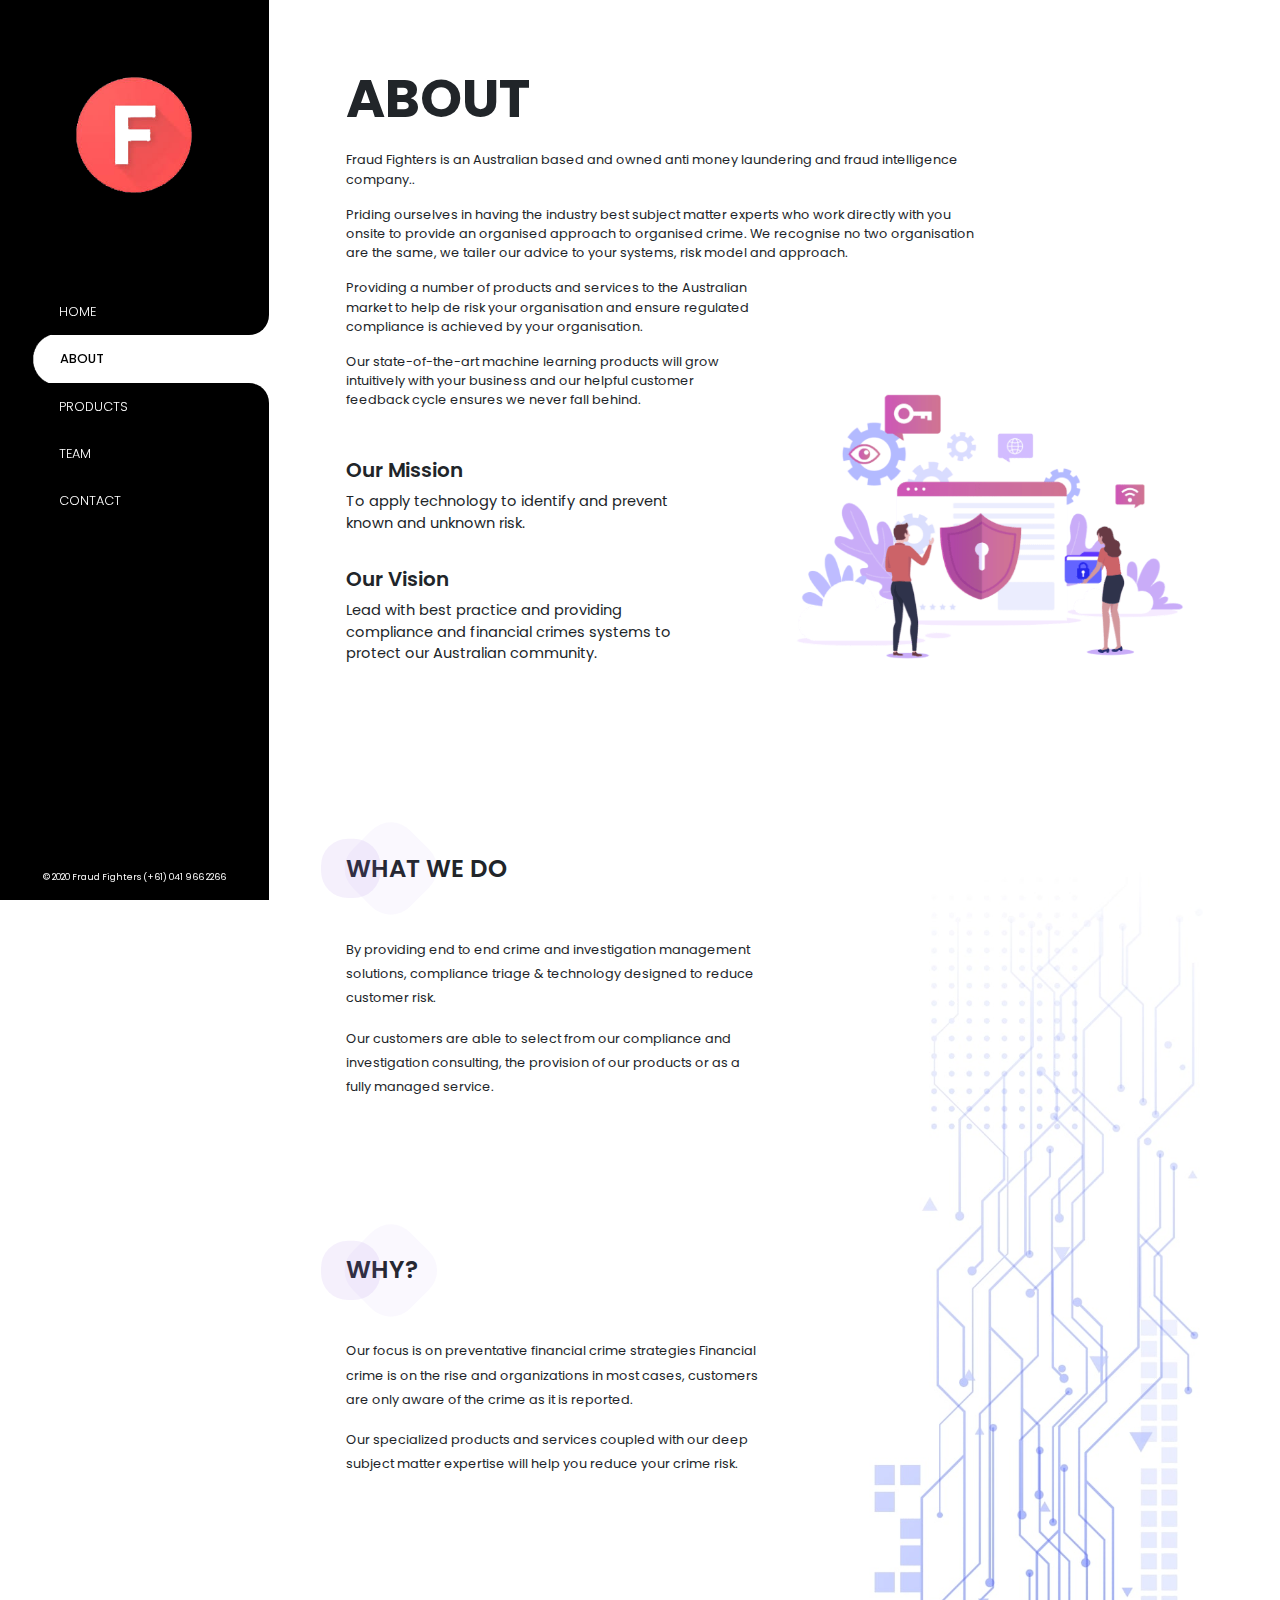
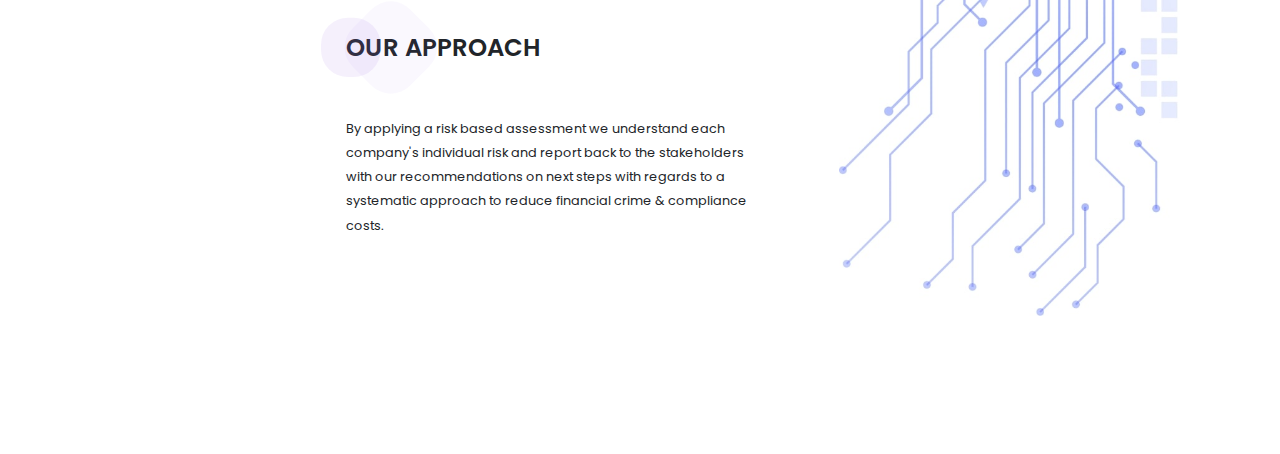
==== about.html @ a53967b6 "first commit" ====
<!DOCTYPE html>
<html lang="en">
  <head>
    <meta charset="UTF-8" />
    <meta name="viewport" content="width=device-width, initial-scale=1.0" />
    <meta http-equiv="X-UA-Compatible" content="ie=edge" />
    <title>Fraud Fighters | About</title>
    <link
      rel="apple-touch-icon"
      sizes="57x57"
      href="assets/apple-icon-57x57.png"
    />
    <link
      rel="apple-touch-icon"
      sizes="60x60"
      href="assets/apple-icon-60x60.png"
    />
    <link
      rel="apple-touch-icon"
      sizes="72x72"
      href="assets/apple-icon-72x72.png"
    />
    <link
      rel="apple-touch-icon"
      sizes="76x76"
      href="assets/apple-icon-76x76.png"
    />
    <link
      rel="apple-touch-icon"
      sizes="114x114"
      href="assets/apple-icon-114x114.png"
    />
    <link
      rel="apple-touch-icon"
      sizes="120x120"
      href="assets/apple-icon-120x120.png"
    />
    <link
      rel="apple-touch-icon"
      sizes="144x144"
      href="assets/apple-icon-144x144.png"
    />
    <link
      rel="apple-touch-icon"
      sizes="152x152"
      href="assets/apple-icon-152x152.png"
    />
    <link
      rel="apple-touch-icon"
      sizes="180x180"
      href="assets/apple-icon-180x180.png"
    />
    <link
      rel="icon"
      type="image/png"
      sizes="192x192"
      href="assets/android-icon-192x192.png"
    />
    <link
      rel="icon"
      type="image/png"
      sizes="32x32"
      href="assets/favicon-32x32.png"
    />
    <link
      rel="icon"
      type="image/png"
      sizes="96x96"
      href="assets/favicon-96x96.png"
    />
    <link
      rel="icon"
      type="image/png"
      sizes="16x16"
      href="assets/favicon-16x16.png"
    />
    <link rel="manifest" href="assets/manifest.json" />
    <meta name="msapplication-TileColor" content="#000000" />
    <meta name="msapplication-TileImage" content="/ms-icon-144x144.png" />
    <meta name="theme-color" content="#000000" />
    <link rel="stylesheet" href="css/bootstrap.min.css" />
    <link rel="stylesheet" href="css/main.css" />
  </head>
  <body>
    <aside>
      <div class="sidebar">
        <button class="burger">
          <img src="assets/menu.svg" alt="" />
        </button>
        <div class="logo">
          <a href="/">
            <img src="assets/fraudfighters.png" alt="" />
          </a>
        </div>
        <div class="clearfix"></div>
        <nav>
          <ul>
            <li class="before"><a href="index.html">Home</a></li>
            <li class="active"><a href="about.html">About</a></li>
            <li class="after"><a href="products.html">Products</a></li>
            <li><a href="team.html">Team</a></li>
            <li><a href="contact.html">Contact</a></li>
          </ul>
        </nav>
        <div class="copyright">
          <p>© 2020 Fraud Fighters (+61) 041 966 2266</p>
        </div>
      </div>
    </aside>
    <section class="main about">
      <div class="path-container">
        <h1>About</h1>
        <div class="row">
          <p class="about-desc  col-md-9">
            Fraud Fighters is an Australian based and owned anti money laundering
             and fraud intelligence company..
          </p>
        </div>
        <div class="row">
          <p class="about-desc col-md-9">
            Priding ourselves in having the industry best subject matter experts
             who work directly with you onsite to provide an organised approach
              to organised crime.  We recognise no two organisation are the same,
               we tailer our advice to your systems, risk model and approach.
          </p>
        </div>
        <div class="row">
          <p class="about-desc  col-md-6">
            Providing a number of products and services to the Australian market
             to help de risk your organisation and ensure regulated compliance is
              achieved by your organisation.
          </p>
        </div>
        <div class="row">
          <p class="about-desc  col-md-6">
            Our state-of-the-art machine learning products will grow intuitively
             with your business and our helpful customer feedback cycle ensures we
              never fall behind.
          </p>
        </div>
        <div class="row d-flex justify-content-between">
          <div class="col-md-5 ">
            <h2 class="hero-sub-heading">Our Mission</h2>
            <p class="hero-sub-desc">
              To apply technology to identify and prevent known and unknown risk.
            </p>
            <h2 class="hero-sub-heading">Our Vision</h2>
            <p class="hero-sub-desc">
              Lead with best practice and providing compliance and financial
              crimes systems to protect our Australian community.
            </p>
          </div>
          <div class="col-md-6 ">
            <img class="hero-img w-100" src="assets/saf.png" alt="" />
          </div>
        </div>
      </div>
      <div class="about-sec2">
        <div class="path-container position-relative">
          <img class="sec-right-img" src="assets/186.jpg" alt="" />

          <div class="row about-sec2-subsec">
            <div class="col-md-6">
              <h3 class="title-type1 title-type1-left">What we do</h3>
              <p>
                By providing end to end crime and investigation management
                solutions, compliance triage & technology designed to reduce
                customer risk.
              </p>
              <p>
                Our customers are able to select from our compliance and
                investigation consulting, the provision of our products or as a
                fully managed service.
              </p>
            </div>
          </div>

          <div class="row about-sec2-subsec">
            <div class="col-md-6">
              <h3 class="title-type1 title-type1-left">Why?</h3>
              <p>
                Our focus is on preventative financial crime strategies
                Financial crime is on the rise and organizations in most cases,
                customers are only aware of the crime as it is reported.
              </p>
              <p>
                Our specialized products and services coupled with our deep
                subject matter expertise will help you reduce your crime risk.
              </p>
            </div>
          </div>

          <div class="row about-sec2-subsec">
            <div class="col-md-6">
              <h3 class="title-type1 title-type1-left">Our Approach</h3>
              <p>
                By applying a risk based assessment we understand each company's
                individual risk and report back to the stakeholders with our
                recommendations on next steps with regards to a systematic
                approach to reduce financial crime & compliance costs.
              </p>
            </div>
          </div>
        </div>
      </div>
    </section>
    <script src="js/jquery-3.4.1.min.js"></script>
    <script src="js/bootstrap.min.js"></script>
    <script src="js/main.js"></script>
  </body>
</html>
---- css/main.css ----
@import url("https://fonts.googleapis.com/css?family=Bree+Serif|Poppins:300,400,500,600,700&display=swap");
.btn {
  padding: 0.75rem 2.2rem;
  font-size: 1rem;
  line-height: 1.5;
  border-radius: 100rem;
  text-transform: uppercase;
  -webkit-box-shadow: 0 10px 8px -5px rgba(0, 0, 0, 0.1);
          box-shadow: 0 10px 8px -5px rgba(0, 0, 0, 0.1);
}

.btn-primary {
  color: #fff;
  background-color: #9F6CE3;
  border-color: #9F6CE3;
  font-weight: 600;
}

.btn-primary:hover {
  color: #fff;
  background-color: #8745E0;
  border-color: #8745E0;
}

.btn-primary.focus, .btn-primary:focus {
  color: #fff;
  background-color: #8745E0;
  border-color: #8745E0;
  -webkit-box-shadow: 0 0 0 0.2rem rgba(182, 144, 231, 0.5);
          box-shadow: 0 0 0 0.2rem rgba(182, 144, 231, 0.5);
}

.btn-primary:not(:disabled):not(.disabled).active, .btn-primary:not(:disabled):not(.disabled):active, .show > .btn-primary.dropdown-toggle {
  color: #fff;
  background-color: #8745E0;
  border-color: #8745E0;
}

.btn-primary:not(:disabled):not(.disabled).active:focus, .btn-primary:not(:disabled):not(.disabled):active:focus, .show > .btn-primary.dropdown-toggle:focus {
  -webkit-box-shadow: 0 0 0 0.2rem rgba(182, 144, 231, 0.5);
          box-shadow: 0 0 0 0.2rem rgba(182, 144, 231, 0.5);
}

.owl-carousel .owl-dots {
  width: 100%;
  text-align: center;
}

.owl-carousel .owl-dots .owl-dot {
  border: 1px solid #707070;
  border-radius: 100px;
  width: 14px;
  height: 14px;
  margin: 5px;
}

.owl-carousel .owl-dots .owl-dot.active {
  border-color: #9F6CE3;
  background: #9F6CE3;
}

.owl-carousel .owl-nav .owl-prev span,
.owl-carousel .owl-nav .owl-next span {
  font-size: 0px !important;
  position: absolute;
  top: 50%;
  -webkit-transform: translateY(-50%);
          transform: translateY(-50%);
  border: solid #9F6CE3;
  border-width: 0 2px 2px 0;
  display: inline-block;
  padding: 25px;
}

.owl-carousel .owl-nav .owl-prev span {
  left: 0;
  transform: rotate(135deg);
  -webkit-transform: rotate(135deg);
}

.owl-carousel .owl-nav .owl-next span {
  right: 0;
  transform: rotate(-45deg);
  -webkit-transform: rotate(-45deg);
}

body {
  font-family: "Poppins", sans-serif;
}

.sidebar {
  overflow: hidden;
  width: 404px;
  position: fixed;
  left: 0;
  top: 0;
  bottom: 0;
  height: 100%;
  z-index: 555555555;
}

.sidebar .burger {
  display: none;
}

.sidebar .logo {
  position: relative;
}

.sidebar .logo:before {
  content: " ";
  background: #000;
  position: absolute;
  left: 0;
  right: 0;
  top: -8.5vh;
  bottom: -10vh;
  z-index: -1;
}

.sidebar .logo a {
  width: 14vh;
  margin: 8vh auto 10vh;
  display: block;
}

.sidebar .logo a img {
  width: 100%;
  height: auto;
}

.sidebar nav {
  position: relative;
}

.sidebar nav:after {
  content: " ";
  background: #000;
  left: 0;
  right: 0;
  position: absolute;
  bottom: -50vh;
  height: 50vh;
}

.sidebar nav ul {
  list-style: none;
  margin: 0;
  padding: 0;
}

.sidebar nav ul li {
  position: relative;
  background: #000;
}

.sidebar nav ul li.active {
  background: transparent;
  right: -1px;
}

.sidebar nav ul li.active:before {
  content: " ";
  background: url(../assets/Untitled-1@2x.png) no-repeat;
  position: absolute;
  left: -2px;
  top: -1px;
  bottom: -1px;
  width: 20%;
  background-size: cover;
}

.sidebar nav ul li.active a {
  color: #000;
  font-weight: 500;
  font-weight: 500;
}

.sidebar nav ul li.active a:before {
  position: absolute;
  right: -20px;
  top: -30px;
  width: 50px;
  height: 50px;
  background: transparent;
  border-bottom-right-radius: 40px;
  border-bottom: 20px solid white;
  border-right: 21px solid white;
}

.sidebar nav ul li.active a:after {
  position: absolute;
  right: -20px;
  bottom: -30px;
  width: 50px;
  height: 50px;
  background: transparent;
  border-top-right-radius: 40px;
  border-top: 20px solid white;
  border-right: 21px solid white;
}

.sidebar nav ul li a {
  color: #fff;
  font-size: 20px;
  font-weight: 300;
  text-transform: uppercase;
  padding: 22px 0;
  display: block;
  text-decoration: none !important;
  padding-left: 90px;
}

.sidebar .copyright {
  font-size: 14px;
  color: #fff;
  text-align: center;
  position: absolute;
  left: 0;
  right: 0;
  bottom: 0;
  padding: 0px 20px;
}

.main {
  width: 100%;
  padding-left: 404px;
  float: right;
}

.home-page-body .path-container {
  padding-left: 519px;
}

.path-container {
  width: 100%;
  padding: 0 115px;
}

.bottom-background {
  position: relative;
}

.bottom-background:after {
  position: absolute;
  bottom: -1px;
  left: 0;
  width: 100%;
  height: 13vw;
  background: url("../assets/bottom-background.png") no-repeat top center;
  background-size: cover;
  content: " ";
}

.title-type1 {
  padding: 70px 0 70px 0;
  font-size: 38px;
  font-weight: 600 !important;
  text-transform: uppercase;
  font-weight: normal;
  position: relative;
}

.title-type1:before {
  position: absolute;
  left: -38px;
  top: 0;
  background: url("../assets/Group 495.svg") left center no-repeat;
  background-size: contain;
  height: 100%;
  width: 190px;
  content: " ";
}

.title-type1.title-type1-center {
  text-align: center;
}

.title-type1.title-type1-center:before {
  left: 50%;
  -webkit-transform: translateX(-50%);
          transform: translateX(-50%);
}

.home-section1 {
  padding-top: 100px;
  text-align: center;
  color: #fff;
  background: url("../assets/Image 7@2x.jpg") no-repeat;
  background-size: cover;
  height: 55vw;
}

.home-section1:after {
  bottom: -1px;
}

.home-section1 .title {
  font-size: 110px;
  font-weight: normal;
  font-family: "Bree Serif", serif;
  margin-bottom: 30px;
}

.home-section1 .description {
  font-size: 24px;
  line-height: 40px;
  margin-bottom: 25px;
}

.home-section1 .btn {
  padding: 25px 60px;
  font-size: 20px;
  opacity: 0.8;
}

.home-section2 {
  position: relative;
  padding-bottom: 300px;
}

.home-section2 .section-image {
  position: absolute;
  bottom: 0;
  right: 0;
  max-width: 55%;
  z-index: -1;
}

.home-section2 .content {
  font-size: 20px;
  line-height: 34px;
}

.home-section2 .btn-primary {
  font-size: 20px;
  padding: 20px 75px;
  font-weight: normal;
  margin-top: 30px;
}

.home-section3 {
  padding-top: 50px;
}

.home-section3 .title-type1 {
  margin-bottom: 20px;
}

.home-section3 .content {
  background: #fff;
  padding: 100px 60px;
  -webkit-box-shadow: 0 3px 30px -6px rgba(0, 0, 0, 0.1);
          box-shadow: 0 3px 30px -6px rgba(0, 0, 0, 0.1);
  border-radius: 35px;
}

.home-section3 .content .owl-carousel {
  padding: 0 130px;
}

.home-section3 .content .owl-carousel .owl-item {
  text-align: center;
}

.home-section3 .content .owl-carousel .owl-item .item-img {
  width: 150px;
  height: 150px;
  background: #000;
  padding: 35px;
  border-radius: 300px;
  display: inline-block;
  margin-bottom: 40px;
}

.home-section3 .content .owl-carousel .owl-item .item-img img {
  max-width: 100%;
}

.home-section3 .content .owl-carousel .owl-item .item-title {
  font-weight: normal;
  font-size: 28px;
  margin-bottom: 20px;
  font-weight: 600;
}

.home-section3 .content .owl-carousel .owl-item .item-desc {
  font-size: 18px;
  line-height: 38px;
}

.home-section3 .content .owl-carousel .owl-dots {
  margin-top: 20px;
}

.home-section4 {
  padding: 100px 0 50px;
}

.home-section4 .btn-primary {
  font-size: 20px;
  padding: 20px 75px;
  font-weight: normal;
  margin-top: 30px;
}

.home-section4 .content p {
  font-size: 20px;
  line-height: 38px;
}

.home-section5 {
  padding: 100px 0;
}

.home-section5 .item {
  padding: 150px 0 0;
  position: relative;
}

.home-section5 .item .item-img {
  max-width: 100%;
  top: -80px;
  position: relative;
}

.home-section5 .item .item-title {
  margin-bottom: 15px;
  font-size: 24px;
  font-weight: 600;
}

.home-section5 .item .item-desc {
  font-size: 20px;
  line-height: 37px;
}

.home-section5 .item.item-bg-gray-light {
  background: rgba(0, 0, 0, 0.02);
}

.home-section5 .item svg.top {
  position: absolute;
  top: 0;
  width: 100%;
  height: 10vw;
  /* set height to pixels if you want angle to change with screen width */
}

.main.products-page {
  background: #f5f5f5;
  min-height: 100vh;
  padding-top: 70px;
  padding-bottom: 70px;
}

.main.products-page h1 {
  font-size: 80px;
  font-weight: bold;
  text-transform: uppercase;
  margin-bottom: 30px;
}

.main.products-page .products-desc {
  font-size: 20px;
}

.main.products-page .products-list {
  margin-top: 50px;
}

.main.products-page .products-list .product-list-item {
  margin-bottom: 30px;
  padding: 70px 30px 50px;
  background: #fff;
  border-radius: 20px;
  -webkit-box-shadow: 0px 71px 67px rgba(159, 108, 227, 0.04);
          box-shadow: 0px 71px 67px rgba(159, 108, 227, 0.04);
}

.main.products-page .products-list .product-list-item img {
  height: 140px;
  width: auto;
}

.main.products-page .products-list .product-list-item h3 {
  margin-top: 80px;
  font-size: 26px;
  font-weight: bold;
  margin-bottom: 30px;
}

.main.products-page .products-list .product-list-item p {
  font-size: 16px;
  margin-bottom: 0;
}

.main.products-page .products-list .product-list-item .product-link {
  text-decoration: none !important;
  /* Permalink - use to edit and share this gradient: https://colorzilla.com/gradient-editor/#9f6ce3+0,b28be6+100 */
  background: #9f6ce3;
  /* Old browsers */
  /* FF3.6-15 */
  /* Chrome10-25,Safari5.1-6 */
  background: linear-gradient(45deg, #9f6ce3 0%, #b28be6 100%);
  /* W3C, IE10+, FF16+, Chrome26+, Opera12+, Safari7+ */
  filter: progid:DXImageTransform.Microsoft.gradient( startColorstr='#9f6ce3', endColorstr='#b28be6',GradientType=1 );
  /* IE6-9 fallback on horizontal gradient */
  border-radius: 50px;
  color: #fff;
  padding: 20px;
  width: 100%;
  display: block;
  -webkit-box-shadow: 0px 13px 40px rgba(0, 0, 0, 0.25);
          box-shadow: 0px 13px 40px rgba(0, 0, 0, 0.25);
  margin-top: 10px;
  text-transform: uppercase;
  font-size: 17px;
  font-weight: 600;
}

.single-product {
  padding-left: 0;
}

.single-product .path-container {
  padding-left: 519px;
}

.single-product .single-product-hero {
  padding-top: 150px;
  background: url("../assets/20752@2x.jpg") no-repeat;
  background-size: cover;
  min-height: 50vw;
  position: relative;
}

.single-product .single-product-hero:after {
  position: absolute;
  bottom: -1px;
  left: 0;
  width: 100%;
  height: 13vw;
  background: url("../assets/bottom-background.png") no-repeat top center;
  background-size: cover;
  content: " ";
}

.single-product h1 {
  font-size: 45px;
  margin-bottom: 50px;
  font-weight: bold;
}

.single-product h1 span a {
  color: #858585;
  font-weight: 300;
  text-decoration: none;
}

.single-product h1 em {
  font-style: normal;
  color: #9f6ce3;
  font-weight: 500;
}

.single-product .product-desc {
  font-size: 22px;
  line-height: 40px;
}

.single-product .dl-catalog {
  padding: 25px 75px;
  margin-top: 40px;
  font-size: 22px;
  letter-spacing: 1px;
  opacity: 0.8;
}

.single-product .dl-catalog img {
  margin-right: 10px;
}

.product-key-features {
  padding-top: 60px;
  padding-bottom: 40px;
}

.product-key-features .key-item {
  padding-bottom: 45px;
}

.product-key-features .key-item .key-icon {
  margin: 0 auto 15px;
  width: 150px;
  height: 150px;
  border: 1px solid #9f6ce3;
  border-radius: 50%;
  display: -webkit-box;
  display: -ms-flexbox;
  display: flex;
  -webkit-box-align: center;
      -ms-flex-align: center;
          align-items: center;
  -webkit-box-pack: center;
      -ms-flex-pack: center;
          justify-content: center;
}

.product-key-features .key-item .key-icon img {
  height: 70px;
  width: auto;
}

.product-key-features .key-item h4 {
  font-size: 20px;
  font-weight: 500;
  line-height: 30px;
}

.product-key-features .key-item p {
  font-size: 16px;
  font-weight: 300;
}

.achievements {
  background: #000;
  padding: 150px 0;
  color: #fff;
}

.achievements .achievement-item .achievement-img img {
  height: 70px;
  width: auto;
  margin-bottom: 15px;
}

.achievements .achievement-item h3 {
  font-size: 50px;
  font-weight: bold;
}

.achievements .achievement-item h3 span {
  font-size: 30px;
  font-weight: 400;
}

.achievements .achievement-item p {
  font-size: 22px;
  line-height: 30px;
}

.top-features {
  padding-top: 100px;
}

.top-features .top-features-subsec {
  margin-bottom: 100px;
}

.top-features .top-features-subsec .title-type1 {
  text-transform: none !important;
}

.top-features .top-features-subsec h4 {
  font-size: 24px;
  color: #9F6CE3;
  line-height: 35px;
}

.top-features .top-features-subsec .subsec-desc {
  font-size: 20px;
  line-height: 30px;
}

.main.who-we-are-page {
  min-height: 100vh;
  padding-top: 130px;
  padding-bottom: 70px;
  color: #fff;
  /* Permalink - use to edit and share this gradient: https://colorzilla.com/gradient-editor/#7600e6+0,38006e+100 */
  background: #7600e6;
  /* Old browsers */
  /* FF3.6-15 */
  /* Chrome10-25,Safari5.1-6 */
  background: linear-gradient(45deg, #7600e6 0%, #38006e 100%);
  /* W3C, IE10+, FF16+, Chrome26+, Opera12+, Safari7+ */
  filter: progid:DXImageTransform.Microsoft.gradient( startColorstr='#7600e6', endColorstr='#38006e',GradientType=1 );
  /* IE6-9 fallback on horizontal gradient */
}

.main.who-we-are-page h1 {
  font-size: 80px;
  font-weight: bold;
  text-transform: uppercase;
  margin-bottom: 50px;
  color: #fff;
}

.main.who-we-are-page p {
  font-size: 24px;
  line-height: 40px;
  font-weight: 400;
}

.main.who-we-are-page .who-we-are-img {
  position: relative;
  top: -50px;
}

.main.who-we-are-page .team-members {
  margin-bottom: 150px;
}

.main.who-we-are-page .team-members .member {
  height: 100%;
  margin-bottom: 30px;
  border-radius: 20px;
  background: rgba(0, 0, 0, 0.1);
  -webkit-transition: all 300ms;
  transition: all 300ms;
  padding: 30px 10px;
}

.main.who-we-are-page .team-members .member:hover {
  background: rgba(0, 0, 0, 0.2);
  -webkit-transform: scale(1.05);
          transform: scale(1.05);
  -webkit-box-shadow: 0px 20px 50px rgba(255, 255, 255, 0.2);
          box-shadow: 0px 20px 50px rgba(255, 255, 255, 0.2);
}

.main.who-we-are-page .team-members .member .member-avatar {
  width: 100px;
  height: 100px;
  border-radius: 50%;
  overflow: hidden;
  position: relative;
  margin: 20px auto;
}

.main.who-we-are-page .team-members .member .member-avatar img {
  width: 100%;
}

.main.who-we-are-page .team-members .member h3 {
  font-weight: 400;
  font-size: 20px;
}

.main.who-we-are-page .team-members .member h6 {
  font-weight: 300;
  font-size: 14px;
  text-transform: uppercase;
}

.main.contact-page {
  min-height: 100vh;
  padding-top: 130px;
  padding-bottom: 70px;
  color: #fff;
}

.main.contact-page:before {
  content: " ";
  background: url(../assets/592-min.jpg) no-repeat;
  position: fixed;
  right: 0;
  bottom: 0;
  top: 0;
  height: 100%;
  background-size: cover;
  width: 100%;
  z-index: -1;
  background-position: top right;
}

.main.contact-page h1 {
  color: #000;
  font-size: 60px;
  font-weight: bold;
  margin-bottom: 50px;
}

.main.contact-page .form-control {
  padding: 20px 30px;
  height: auto;
  border-radius: 10px;
  font-size: 18px;
}

.main.contact-page .btn-primary {
  padding: 20px 60px;
  font-size: 20px;
  font-weight: 600;
  margin-top: 20px;
}

.about {
  padding-top: 100px;
}

.about h1 {
  font-size: 80px;
  font-weight: bold;
  text-transform: uppercase;
  margin-bottom: 30px;
}

.about .about-desc {
  font-size: 20px;
}

.about .hero-sub-heading {
  font-weight: 600;
  font-size: 30px;
  margin-top: 50px;
}

.about .hero-sub-desc {
  font-size: 22px;
}

.about .hero-img {
  position: relative;
  top: -40px;
}

.about .about-sec2 {
  padding-bottom: 200px;
}

.about .about-sec2 .sec-right-img {
  position: absolute;
  right: 6vw;
  width: 36%;
}

.about .about-sec2 .about-sec2-subsec {
  margin-top: 140px;
}

.about .about-sec2 .about-sec2-subsec p {
  font-size: 20px;
  line-height: 37px;
}

@media (min-width: 768px) and (max-width: 1919px) {
  .sidebar {
    width: 21vw;
  }
  .sidebar nav ul li a {
    font-size: 1vw;
    font-weight: 300;
    padding: 1.1vw 0;
    padding-left: 4.6vw;
  }
  .path-container {
    padding: 0 6vw;
  }
  .home-section1 .title {
    font-size: 5.2vw;
    margin-bottom: 1.5vw;
  }
  .home-section1 .description {
    font-size: 1.25vw;
    line-height: 2vw;
  }
  .home-section1 .btn {
    padding: 1.3vw 3.1vw;
    font-size: 1vw;
  }
  .title-type1:before {
    left: -1.9vw;
    width: 9.9vw;
  }
  .title-type1 {
    padding: 3.64vw 0 3.64vw 0;
    font-size: 1.9vw;
  }
  .home-section2 .content {
    font-size: 1vw;
    line-height: 1.77vw;
  }
  .home-section2 {
    padding-bottom: 15.62vw;
  }
  .home-section2 .btn-primary {
    font-size: 1vw;
    padding: 1vw 3.9vw;
    margin-top: 1.5vw;
  }
  .home-section3 .content .owl-carousel .owl-item .item-img {
    width: 7.81vw;
    height: 7.81vw;
    padding: 1.8vw;
    margin-bottom: 1.9vw;
  }
  .home-section3 .content .owl-carousel {
    padding: 0 6.77vw;
  }
  .home-section3 .content {
    padding: 5.2vw 3.1vw;
  }
  .home-section3 .content .owl-carousel .owl-item .item-desc {
    font-size: 0.94vw;
    line-height: 2vw;
  }
  .home-section4 {
    padding: 5.2vw 2.6vw;
  }
  .home-section4 .content p {
    font-size: 1vw;
    line-height: 2vw;
  }
  .home-section4 .btn-primary {
    font-size: 1vw;
    padding: 1vw 3.9vw;
    margin-top: 1.5vw;
  }
  .home-section5 {
    padding: 2.5vw 0;
  }
  .home-section5 .item .item-title {
    margin-bottom: 0.7vw;
    font-size: 1.25vw;
  }
  .home-section5 .item .item-desc {
    font-size: 1vw;
    line-height: 2vw;
  }
  .sidebar .copyright {
    font-size: 0.7vw;
  }
  .bottom-background:after {
    height: 13.02vw;
  }
  .owl-carousel .owl-nav .owl-next span {
    -webkit-transform: scale(0.7) rotate(-45deg);
            transform: scale(0.7) rotate(-45deg);
  }
  .owl-carousel .owl-nav .owl-prev span {
    -webkit-transform: scale(0.7) rotate(135deg);
            transform: scale(0.7) rotate(135deg);
  }
  .main.products-page {
    min-height: 100vh;
    padding-top: 3.65vw;
    padding-bottom: 3.65vw;
  }
  .main.products-page h1 {
    font-size: 4.16vw;
    margin-bottom: 1.56vw;
  }
  .main.products-page .products-desc {
    font-size: 1vw;
  }
  .main.products-page .products-list {
    margin-top: 2.6vw;
  }
  .main.products-page .products-list .product-list-item {
    margin-bottom: 1.56vw;
    padding: 3.65vw 1.56vw 2.6vw;
  }
  .main.products-page .products-list .product-list-item img {
    height: 7.3vw;
  }
  .main.products-page .products-list .product-list-item h3 {
    margin-top: 4.16vw;
    font-size: 1.35vw;
    margin-bottom: 1.56vw;
  }
  .main.products-page .products-list .product-list-item p {
    font-size: 0.84vw;
  }
  .main.products-page .products-list .product-list-item .product-link {
    padding: 1vw;
    font-size: 0.9vw;
  }
  .main.contact-page h1 {
    font-size: 3.1vw;
    font-weight: bold;
    margin-bottom: 2.6vw;
  }
  .main.contact-page {
    padding-top: 6.77vw;
  }
  .main.who-we-are-page {
    padding-top: 6.7vw;
  }
  .main.who-we-are-page .team-members .member h3 {
    font-size: 1vw;
  }
  .main.who-we-are-page .team-members .member h6 {
    font-size: 0.8vw;
  }
  .main.who-we-are-page .team-members {
    margin-bottom: 7.8vw;
  }
  .main.who-we-are-page h1 {
    font-size: 4.16vw;
    margin-bottom: 4.6vw;
  }
  .main.who-we-are-page p {
    line-height: 2vw;
    font-size: 1.25vw;
  }
  .home-page-body .path-container {
    padding-left: 27vw;
  }
  .main {
    width: 100%;
    padding-left: 21vw;
  }
  .about h1 {
    font-size: 4.16vw;
    margin-bottom: 1.56vw;
  }
  .about {
    padding-top: 5.2vw;
  }
  .about .about-desc {
    font-size: 1vw;
  }
  .about .hero-sub-heading {
    font-size: 1.56vw;
    margin-top: 2.6vw;
  }
  .about .hero-sub-desc {
    font-size: 1.14vw;
  }
  .about .about-sec2 .about-sec2-subsec {
    margin-top: 7.3vw;
  }
  .about .about-sec2 .about-sec2-subsec p {
    font-size: 1vw;
    line-height: 1.9vw;
  }
  .single-product .path-container {
    padding-left: 6vw;
  }
  .single-product h1 {
    font-size: 2.34vw;
    margin-bottom: 2.6vw;
  }
  .single-product .product-desc {
    font-size: 1.14vw;
    line-height: 2vw;
  }
  .single-product .dl-catalog {
    padding: 1.3vw 3.9vw;
    margin-top: 1vw;
    font-size: 1.2vw;
  }
  .single-product .single-product-hero {
    padding-top: 7.8vw;
  }
  .achievements .achievement-item .achievement-img img {
    height: 3vw;
  }
  .achievements .achievement-item h3 {
    font-size: 2.6vw;
  }
  .achievements .achievement-item p {
    font-size: 1.2vw;
    line-height: 1.5vw;
  }
  .achievements {
    padding: 7.8vw 0;
  }
  .top-features {
    padding-top: 5.2vw;
  }
  .single-product .dl-catalog img {
    width: 1.7vw;
  }
  .product-key-features .key-item .key-icon img {
    height: 3.64vw;
  }
  .product-key-features .key-item .key-icon {
    height: 7.8vw;
    width: 7.8vw;
  }
  .product-key-features .key-item h4 {
    font-size: 1vw;
    line-height: 1.4vw;
  }
  .product-key-features .key-item p {
    font-size: 0.8vw;
  }
  .product-key-features {
    padding-top: 3.12vw;
    padding-bottom: 2vw;
  }
  .top-features .top-features-subsec h4 {
    font-size: 1.25vw;
    line-height: 1.8vw;
  }
  .top-features .top-features-subsec .subsec-desc {
    font-size: 1vw;
    line-height: 1.5vw;
  }
}

@media (min-width: 992px) {
  .menu-link-reverse a {
    color: #fff !important;
  }
  .home-page-body .sidebar .logo:before {
    border-bottom-right-radius: 20px;
  }
  .home-page-body .main {
    padding-left: 0;
  }
  .home-page-body .sidebar nav ul li.active a {
    color: #9d9d9d;
  }
  .sidebar nav ul li.before {
    border-bottom-right-radius: 20px;
  }
  .sidebar nav ul li.after {
    border-top-right-radius: 20px;
  }
  .contact-page-body .sidebar nav:after {
    border-top-right-radius: 20px;
  }
}

@media (max-width: 991px) {
  .home-page-body .path-container {
    padding-left: 6vw;
  }
  .main {
    padding-left: 0;
  }
  .main.contact-page:before {
    width: 100%;
  }
  .main.products-page,
  .main.contact-page,
  .main.who-we-are-page {
    padding-top: 130px;
  }
  .sidebar {
    width: 100%;
    bottom: unset;
    height: auto;
    right: 0;
    background: #000;
  }
  .sidebar .sidebar nav:after,
  .sidebar .sidebar .logo:before {
    display: none;
  }
  .sidebar .burger {
    cursor: pointer;
    display: block;
    width: 50px;
    height: 50px;
    background: transparent;
    border: none;
    outline: none;
    float: right;
    padding: 10px;
    margin-top: 10px;
    margin-right: 10px;
  }
  .sidebar .burger img {
    width: 100%;
  }
  .sidebar .logo a {
    margin: 10px 0 10px 20px;
    width: 40px;
    float: left;
  }
  .sidebar nav {
    display: none;
  }
  .sidebar nav ul {
    padding: 20px 0;
  }
  .sidebar nav ul li a {
    padding: 10px 20px;
    font-size: 16px;
  }
  .sidebar nav ul li.active {
    background: #000;
  }
  .sidebar nav ul li.active a {
    color: #fff;
    font-weight: 700;
  }
  .sidebar nav ul li:before {
    display: none !important;
  }
  .sidebar nav ul li a:after,
  .sidebar nav ul li a:before {
    display: none !important;
  }
  .sidebar .copyright {
    display: none;
  }
  .main {
    width: 100%;
    padding-top: 75px;
  }
}

@media (min-width: 768px) and (max-width: 991px) {
  .about {
    padding-top: 130px;
  }
  .about .about-desc,
  .about .hero-sub-desc,
  .about .about-sec2 .about-sec2-subsec p {
    font-size: 1.3vw;
  }
  .product-key-features .key-item h4 {
    font-size: 1.7vw;
    line-height: 2vw;
  }
  .product-key-features .key-item p {
    font-size: 1.3vw;
  }
  .top-features .top-features-subsec h4 {
    font-size: 1.55vw;
    line-height: 2vw;
  }
  .top-features .top-features-subsec .subsec-desc {
    font-size: 1.5vw;
    line-height: 2vw;
  }
}

@media (max-width: 767px) {
  .about {
    padding-top: 150px;
  }
  .about h1 {
    font-size: 10vw;
  }
  .about .about-sec2 .sec-right-img {
    width: 100%;
    right: 0;
    opacity: 0.5;
  }
  .about .about-desc,
  .about .hero-sub-desc {
    font-size: 4.5vw;
  }
  .about .about-sec2 .about-sec2-subsec p {
    font-size: 4.5vw;
    line-height: 7vw;
  }
  .about .hero-img {
    top: 0;
  }
  .single-product h1 {
    font-size: 5vw;
    margin-bottom: 30px;
  }
  .single-product .product-desc {
    font-size: 4vw;
    line-height: 7vw;
  }
  .single-product .dl-catalog {
    padding: 15px;
    margin-top: 20px;
    font-size: 4vw;
    letter-spacing: 1px;
    opacity: 0.8;
  }
  .single-product .dl-catalog img {
    width: 25px;
  }
  .single-product .single-product-hero {
    min-height: 100vh;
  }
  .single-product .single-product-hero {
    padding-top: 90px;
  }
  .single-product .path-container {
    padding-left: 25px;
  }
  .path-container {
    padding: 0 25px;
  }
  .main.contact-page:before {
    opacity: 0.4;
  }
  .main.contact-page h1 {
    font-size: 7vw;
  }
  .home-section1 {
    height: 65vh;
  }
  .home-section1 .title {
    font-size: 10vw;
  }
  .home-section1 .description {
    font-size: 4.5vw;
    line-height: 7vw;
  }
  .home-section1 .description br {
    display: none;
  }
  .home-section1 .btn {
    padding: 20px 40px;
    font-size: 5vw;
  }
  .bottom-background:after {
    height: 13vw;
  }
  .title-type1:before {
    left: 0;
    width: 120px;
  }
  .title-type1 {
    padding: 40px 0 40px 0;
    font-size: 7vw;
  }
  .home-section2 .content {
    font-size: 16px;
    line-height: 24px;
  }
  .home-section2 .btn-primary {
    font-size: 4vw;
    padding: 20px 60px;
  }
  .home-section2 .section-image {
    max-width: 100%;
  }
  .home-section3 .content {
    padding: 20px;
  }
  .home-section3 .content .owl-carousel {
    padding: 10px;
  }
  .home-section3 .content .owl-carousel .owl-item .item-title {
    font-size: 5vw;
  }
  .home-section3 .content .owl-carousel .owl-item .item-desc {
    font-size: 4vw;
    line-height: 6vw;
  }
  .home-section4 .content p {
    font-size: 4vw;
    line-height: 6vw;
  }
  .owl-carousel .owl-nav .owl-next span {
    -webkit-transform: scale(0.5) rotate(-45deg);
            transform: scale(0.5) rotate(-45deg);
    -webkit-transform-origin: right;
            transform-origin: right;
    right: -20px;
  }
  .owl-carousel .owl-nav .owl-prev span {
    -webkit-transform: scale(0.5) rotate(135deg);
            transform: scale(0.5) rotate(135deg);
    -webkit-transform-origin: left;
            transform-origin: left;
    left: -20px;
  }
  .home-section4 .btn-primary {
    font-size: 4vw;
    padding: 20px 60px;
  }
  .home-section5 .item .item-title {
    font-size: 5vw;
  }
  .home-section5 .item .item-desc {
    font-size: 4vw;
    line-height: 6vw;
  }
  .home-section5 .item:nth-child(even) .path-container > .row {
    -webkit-box-orient: vertical;
    -webkit-box-direction: reverse;
        -ms-flex-direction: column-reverse;
            flex-direction: column-reverse;
  }
  .main.products-page h1 {
    font-size: 8vw;
    margin-bottom: 15px;
  }
  .main.products-page .products-desc {
    font-size: 16px;
  }
  .main.products-page .products-list .product-list-item {
    margin-bottom: 30px;
    padding: 30px 30px 30px;
  }
  .main.products-page .products-list > div {
    margin-bottom: 30px;
  }
  .main.products-page .products-list .product-list-item h3 {
    margin-top: 30px;
    font-size: 6vw;
    margin-bottom: 20px;
  }
  .main.products-page .products-list .product-list-item .product-link {
    font-size: 4.5vw;
    padding: 15px;
  }
  .main.who-we-are-page h1 {
    font-size: 9vw;
    margin-bottom: 30px;
  }
  .main.who-we-are-page p {
    font-size: 16px;
    line-height: 24px;
  }
  .main.who-we-are-page .who-we-are-img {
    top: 50px;
  }
  .main.contact-page .form-control {
    font-size: 16px;
    padding: 15px;
  }
}

@media (min-width: 1920px) {
  .home-section2 .section-image {
    max-width: 1050px;
  }
}
/*# sourceMappingURL=main.css.map */
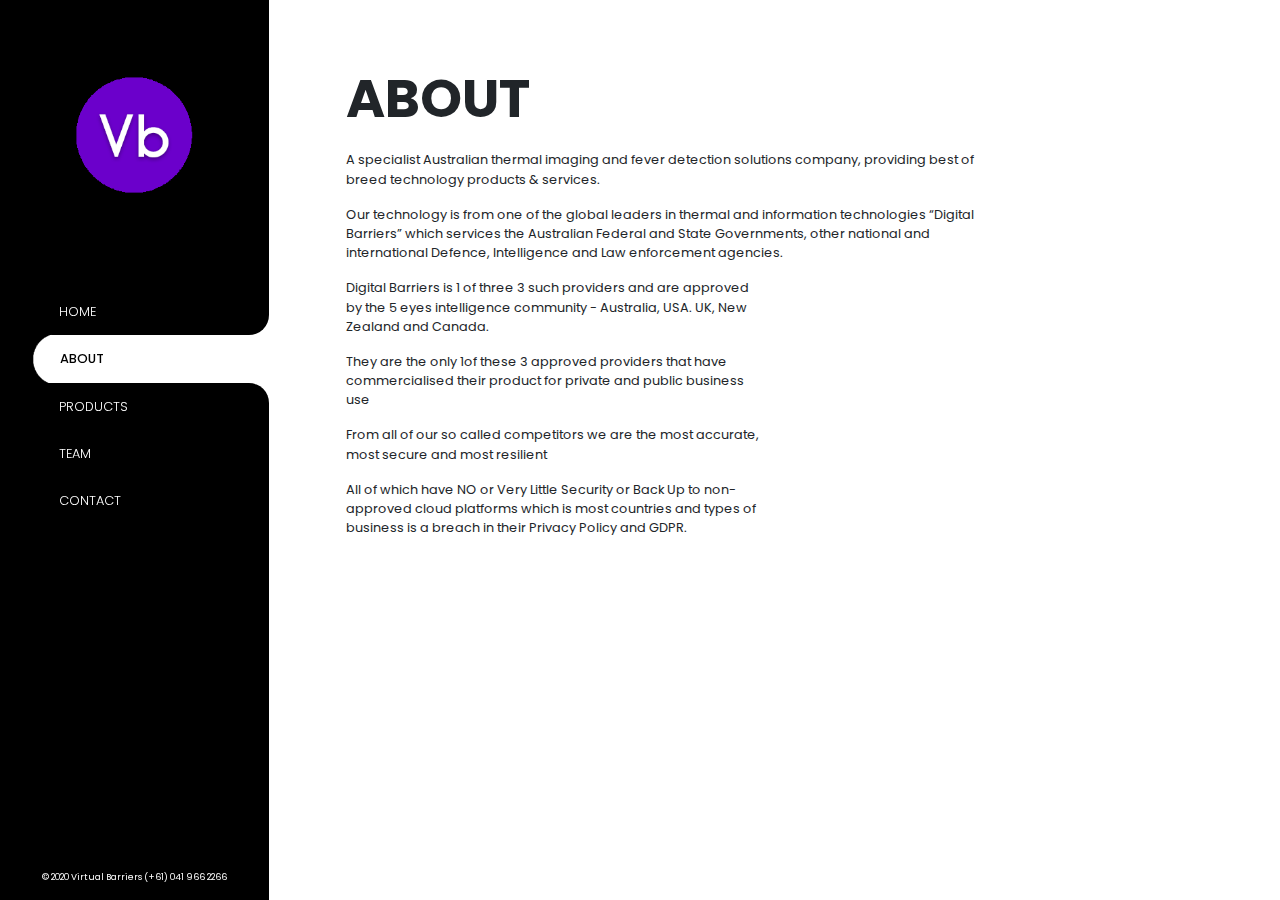
==== commit a13da975: "converted to virtual barriers" ====
--- a/about.html
+++ b/about.html
@@ -4,7 +4,7 @@
     <meta charset="UTF-8" />
     <meta name="viewport" content="width=device-width, initial-scale=1.0" />
     <meta http-equiv="X-UA-Compatible" content="ie=edge" />
-    <title>Fraud Fighters | About</title>
+    <title>Virtual Barriers | About</title>
     <link
       rel="apple-touch-icon"
       sizes="57x57"
@@ -103,7 +103,7 @@
           </ul>
         </nav>
         <div class="copyright">
-          <p>© 2020 Fraud Fighters (+61) 041 966 2266</p>
+          <p>© 2020 Virtual Barriers (+61) 041 966 2266</p>
         </div>
       </div>
     </aside>
@@ -112,97 +112,45 @@
         <h1>About</h1>
         <div class="row">
           <p class="about-desc  col-md-9">
-            Fraud Fighters is an Australian based and owned anti money laundering
-             and fraud intelligence company..
+            A specialist Australian thermal imaging and fever detection solutions
+            company, providing best of breed technology products & services.
           </p>
         </div>
         <div class="row">
           <p class="about-desc col-md-9">
-            Priding ourselves in having the industry best subject matter experts
-             who work directly with you onsite to provide an organised approach
-              to organised crime.  We recognise no two organisation are the same,
-               we tailer our advice to your systems, risk model and approach.
+            Our technology is from one of the global leaders in thermal
+            and information technologies “Digital Barriers” which services
+            the Australian Federal and State Governments, other national
+            and international Defence, Intelligence and Law enforcement agencies.
           </p>
         </div>
         <div class="row">
           <p class="about-desc  col-md-6">
-            Providing a number of products and services to the Australian market
-             to help de risk your organisation and ensure regulated compliance is
-              achieved by your organisation.
+            Digital Barriers is 1 of three 3 such providers and are approved by
+            the 5 eyes intelligence community - Australia, USA. UK, New Zealand and Canada.
           </p>
         </div>
         <div class="row">
           <p class="about-desc  col-md-6">
-            Our state-of-the-art machine learning products will grow intuitively
-             with your business and our helpful customer feedback cycle ensures we
-              never fall behind.
+            They are the only 1of these 3 approved providers that have commercialised
+            their product for private and public business use
           </p>
         </div>
-        <div class="row d-flex justify-content-between">
-          <div class="col-md-5 ">
-            <h2 class="hero-sub-heading">Our Mission</h2>
-            <p class="hero-sub-desc">
-              To apply technology to identify and prevent known and unknown risk.
-            </p>
-            <h2 class="hero-sub-heading">Our Vision</h2>
-            <p class="hero-sub-desc">
-              Lead with best practice and providing compliance and financial
-              crimes systems to protect our Australian community.
-            </p>
-          </div>
-          <div class="col-md-6 ">
-            <img class="hero-img w-100" src="assets/saf.png" alt="" />
-          </div>
+        <div class="row">
+          <p class="about-desc  col-md-6">
+            From all of our so called competitors we are the most accurate,
+            most secure and most resilient
+          </p>
+        </div>
+        <div class="row">
+          <p class="about-desc  col-md-6">
+            All of which have NO or Very Little Security or Back Up to non-approved
+            cloud platforms which is most countries and types of business is a breach
+            in their Privacy Policy and GDPR.
+          </p>
         </div>
       </div>
-      <div class="about-sec2">
-        <div class="path-container position-relative">
-          <img class="sec-right-img" src="assets/186.jpg" alt="" />
 
-          <div class="row about-sec2-subsec">
-            <div class="col-md-6">
-              <h3 class="title-type1 title-type1-left">What we do</h3>
-              <p>
-                By providing end to end crime and investigation management
-                solutions, compliance triage & technology designed to reduce
-                customer risk.
-              </p>
-              <p>
-                Our customers are able to select from our compliance and
-                investigation consulting, the provision of our products or as a
-                fully managed service.
-              </p>
-            </div>
-          </div>
-
-          <div class="row about-sec2-subsec">
-            <div class="col-md-6">
-              <h3 class="title-type1 title-type1-left">Why?</h3>
-              <p>
-                Our focus is on preventative financial crime strategies
-                Financial crime is on the rise and organizations in most cases,
-                customers are only aware of the crime as it is reported.
-              </p>
-              <p>
-                Our specialized products and services coupled with our deep
-                subject matter expertise will help you reduce your crime risk.
-              </p>
-            </div>
-          </div>
-
-          <div class="row about-sec2-subsec">
-            <div class="col-md-6">
-              <h3 class="title-type1 title-type1-left">Our Approach</h3>
-              <p>
-                By applying a risk based assessment we understand each company's
-                individual risk and report back to the stakeholders with our
-                recommendations on next steps with regards to a systematic
-                approach to reduce financial crime & compliance costs.
-              </p>
-            </div>
-          </div>
-        </div>
-      </div>
     </section>
     <script src="js/jquery-3.4.1.min.js"></script>
     <script src="js/bootstrap.min.js"></script>
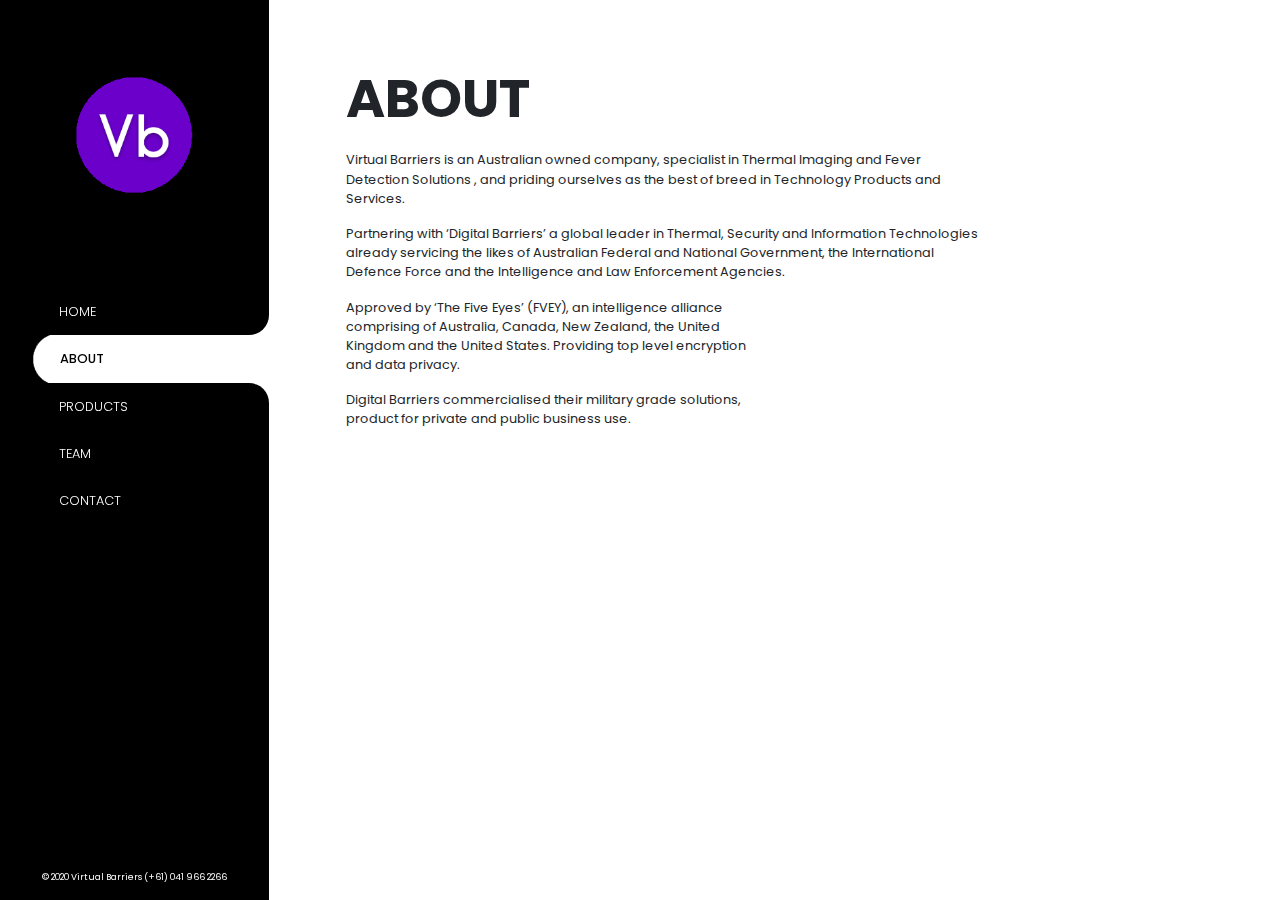
==== commit 3dfc2aee: "virtual barriers updates 2" ====
--- a/about.html
+++ b/about.html
@@ -112,41 +112,30 @@
         <h1>About</h1>
         <div class="row">
           <p class="about-desc  col-md-9">
-            A specialist Australian thermal imaging and fever detection solutions
-            company, providing best of breed technology products & services.
+            Virtual Barriers is an Australian owned company, specialist in Thermal
+            Imaging and Fever Detection Solutions , and priding ourselves as the
+             best of breed in Technology Products and Services.
           </p>
         </div>
         <div class="row">
           <p class="about-desc col-md-9">
-            Our technology is from one of the global leaders in thermal
-            and information technologies “Digital Barriers” which services
-            the Australian Federal and State Governments, other national
-            and international Defence, Intelligence and Law enforcement agencies.
+            Partnering with ‘Digital Barriers’ a global leader in Thermal, Security
+             and Information Technologies already servicing the likes of Australian
+              Federal and National Government, the International Defence Force and
+               the Intelligence and Law Enforcement Agencies.
           </p>
         </div>
         <div class="row">
           <p class="about-desc  col-md-6">
-            Digital Barriers is 1 of three 3 such providers and are approved by
-            the 5 eyes intelligence community - Australia, USA. UK, New Zealand and Canada.
+            Approved by ‘The Five Eyes’ (FVEY), an intelligence alliance comprising of
+            Australia, Canada, New Zealand, the United Kingdom and the United States.
+            Providing top level encryption and data privacy.
           </p>
         </div>
         <div class="row">
           <p class="about-desc  col-md-6">
-            They are the only 1of these 3 approved providers that have commercialised
-            their product for private and public business use
-          </p>
-        </div>
-        <div class="row">
-          <p class="about-desc  col-md-6">
-            From all of our so called competitors we are the most accurate,
-            most secure and most resilient
-          </p>
-        </div>
-        <div class="row">
-          <p class="about-desc  col-md-6">
-            All of which have NO or Very Little Security or Back Up to non-approved
-            cloud platforms which is most countries and types of business is a breach
-            in their Privacy Policy and GDPR.
+            Digital Barriers commercialised their military grade solutions, product
+             for private and public business use.
           </p>
         </div>
       </div>
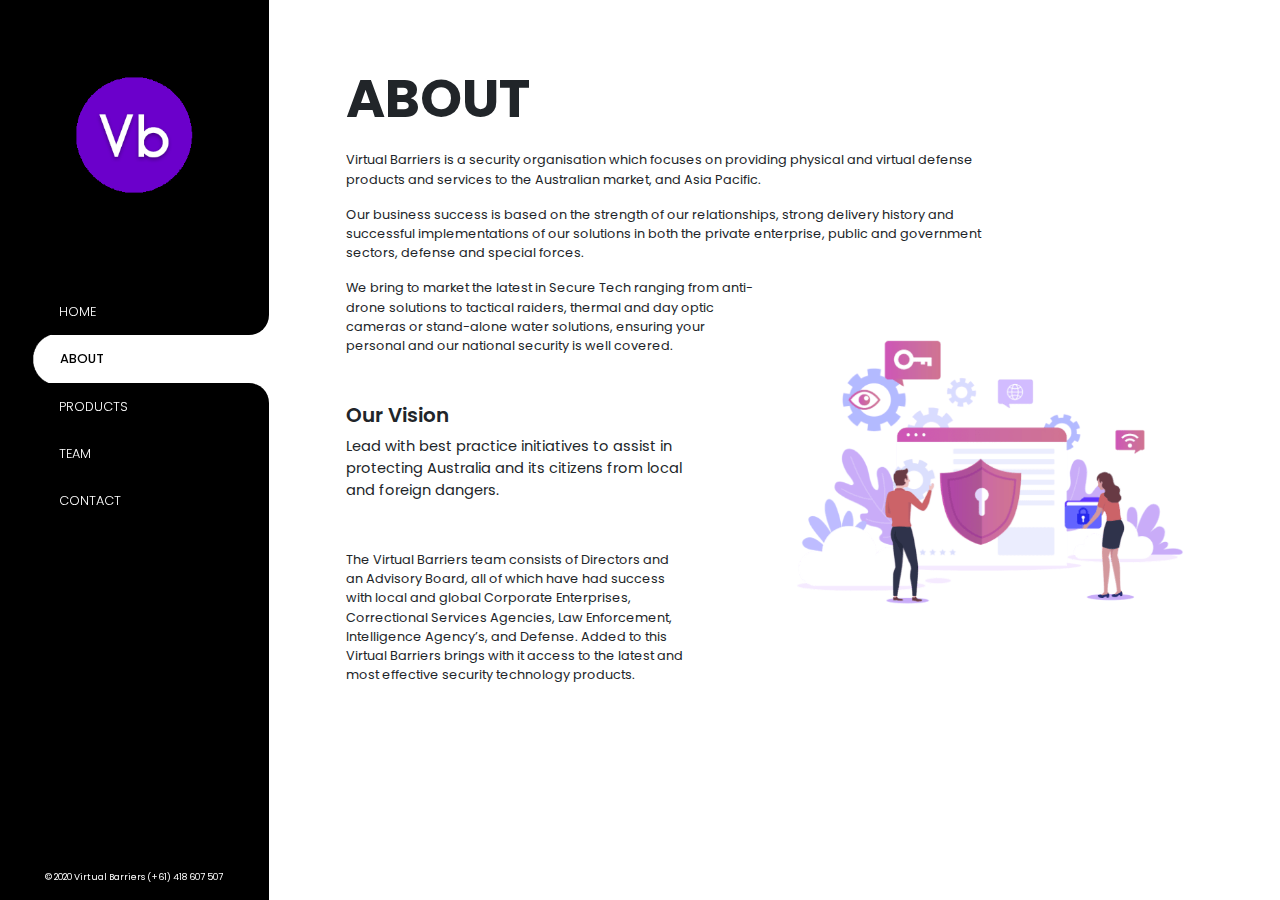
==== commit 147d867f: "Content updates august 2021" ====
--- a/about.html
+++ b/about.html
@@ -103,7 +103,7 @@
           </ul>
         </nav>
         <div class="copyright">
-          <p>© 2020 Virtual Barriers (+61) 041 966 2266</p>
+          <p>© 2020 Virtual Barriers (+61) 418 607 507</p>
         </div>
       </div>
     </aside>
@@ -112,34 +112,111 @@
         <h1>About</h1>
         <div class="row">
           <p class="about-desc  col-md-9">
-            Virtual Barriers is an Australian owned company, specialist in Thermal
-            Imaging and Fever Detection Solutions , and priding ourselves as the
-             best of breed in Technology Products and Services.
+         Virtual Barriers is a security organisation which focuses on providing physical and virtual defense products and services to the
+Australian market, and Asia Pacific.
+
           </p>
         </div>
         <div class="row">
           <p class="about-desc col-md-9">
-            Partnering with ‘Digital Barriers’ a global leader in Thermal, Security
-             and Information Technologies already servicing the likes of Australian
-              Federal and National Government, the International Defence Force and
-               the Intelligence and Law Enforcement Agencies.
+Our business success is based on the strength of our relationships, strong delivery history and successful implementations of
+our solutions in both the private enterprise, public and government sectors, defense and special forces.
           </p>
         </div>
         <div class="row">
           <p class="about-desc  col-md-6">
-            Approved by ‘The Five Eyes’ (FVEY), an intelligence alliance comprising of
-            Australia, Canada, New Zealand, the United Kingdom and the United States.
-            Providing top level encryption and data privacy.
-          </p>
-        </div>
-        <div class="row">
-          <p class="about-desc  col-md-6">
-            Digital Barriers commercialised their military grade solutions, product
-             for private and public business use.
-          </p>
-        </div>
+
+We bring to market the latest in Secure Tech ranging from anti-drone solutions to tactical raiders, thermal and day optic
+cameras or stand-alone water solutions, ensuring your personal and our national security is well covered.
+          </p>
+          </p>
+        </div>
+     
+        <div class="row d-flex justify-content-between">
+          <div class="col-md-5 ">
+            <!-- <h2 class="hero-sub-heading">Our Mission</h2>
+            <p class="hero-sub-desc">
+              To apply best of breed and most secure technology to identify and
+              prevent known and unknown risk.
+            </p> -->
+            <h2 class="hero-sub-heading">Our Vision</h2>
+            <p class="hero-sub-desc">
+            Lead with best practice initiatives to assist in protecting Australia and its citizens
+from local and foreign dangers.
+            </p>
+              <p class="about-desc mt-5 mb-5">
+
+The Virtual Barriers team consists of Directors and an Advisory Board, all of which have had success with local and
+global Corporate Enterprises, Correctional Services Agencies, Law Enforcement, Intelligence Agency’s, and Defense.
+Added to this Virtual Barriers brings with it access to the latest and most effective security technology products.
+          </p>
+          </div>
+          <div class="col-md-6 ">
+            <img class="hero-img w-100" src="assets/saf.png" alt="" />
+          </div>
+        </div>
+       
+        
+  
       </div>
-
+        <!-- <div class="about-sec2">
+        <div class="path-container position-relative">
+          <img class="sec-right-img" src="assets/186.jpg" alt="" />
+
+          <div class="row about-sec2-subsec">
+            <div class="col-md-6">
+              <h3 class="title-type1 title-type1-left">Our unique value proposition</h3>
+              <p>
+                <li>Most accurate fever detecting solution with + or - 0.3 degrees Celsius (c) false positive </li>
+                <li>Group detection from 1 to 5 metres deep and 6 to 7 metre wide </li>
+                <li>0 to 50 degrees Celsius environment operating temperature</li>
+                <li>Relevant ISO certifications</li>
+                <li>Local or no data storage for privacy compliance and GDPR </li>
+                <li>Remote alerting, and networking solution available   </li>
+                <li>UK designed, built and supported </li>
+                <li>Top line durable hardware</li>
+                <li>Military level encryption</li>
+                <li>Identity Management integration available </li>
+                <li>Proprietary data compression algorithm saving data transmission bandwidth</li>
+                <li>Remote servicing, upgrading and warranty from Digital Barriers UK</li>
+                <li>Fast to set up in under an hour</li>
+              </p>
+
+            </div>
+          </div>
+
+
+        </div>
+      </div> -->
+      <!-- <div class="about-sec2">
+        <div class="path-container position-relative">
+          <img class="sec-right-img" src="assets/186.jpg" alt="" />
+
+          <div class="row about-sec2-subsec">
+            <div class="col-md-6">
+              <h3 class="title-type1 title-type1-left">Our unique value proposition</h3>
+              <p>
+                <li>Most accurate fever detecting solution with + or - 0.3 degrees Celsius (c) false positive </li>
+                <li>Group detection from 1 to 5 metres deep and 6 to 7 metre wide </li>
+                <li>0 to 50 degrees Celsius environment operating temperature</li>
+                <li>Relevant ISO certifications</li>
+                <li>Local or no data storage for privacy compliance and GDPR </li>
+                <li>Remote alerting, and networking solution available   </li>
+                <li>UK designed, built and supported </li>
+                <li>Top line durable hardware</li>
+                <li>Military level encryption</li>
+                <li>Identity Management integration available </li>
+                <li>Proprietary data compression algorithm saving data transmission bandwidth</li>
+                <li>Remote servicing, upgrading and warranty from Digital Barriers UK</li>
+                <li>Fast to set up in under an hour</li>
+              </p>
+
+            </div>
+          </div>
+
+
+        </div>
+      </div> -->
     </section>
     <script src="js/jquery-3.4.1.min.js"></script>
     <script src="js/bootstrap.min.js"></script>
--- a/css/main.css
+++ b/css/main.css
@@ -5,8 +5,7 @@
   line-height: 1.5;
   border-radius: 100rem;
   text-transform: uppercase;
-  -webkit-box-shadow: 0 10px 8px -5px rgba(0, 0, 0, 0.1);
-          box-shadow: 0 10px 8px -5px rgba(0, 0, 0, 0.1);
+  box-shadow: 0 10px 8px -5px rgba(0, 0, 0, 0.1);
 }
 
 .btn-primary {
@@ -26,8 +25,7 @@
   color: #fff;
   background-color: #8745E0;
   border-color: #8745E0;
-  -webkit-box-shadow: 0 0 0 0.2rem rgba(182, 144, 231, 0.5);
-          box-shadow: 0 0 0 0.2rem rgba(182, 144, 231, 0.5);
+  box-shadow: 0 0 0 0.2rem rgba(182, 144, 231, 0.5);
 }
 
 .btn-primary:not(:disabled):not(.disabled).active, .btn-primary:not(:disabled):not(.disabled):active, .show > .btn-primary.dropdown-toggle {
@@ -37,15 +35,13 @@
 }
 
 .btn-primary:not(:disabled):not(.disabled).active:focus, .btn-primary:not(:disabled):not(.disabled):active:focus, .show > .btn-primary.dropdown-toggle:focus {
-  -webkit-box-shadow: 0 0 0 0.2rem rgba(182, 144, 231, 0.5);
-          box-shadow: 0 0 0 0.2rem rgba(182, 144, 231, 0.5);
+  box-shadow: 0 0 0 0.2rem rgba(182, 144, 231, 0.5);
 }
 
 .owl-carousel .owl-dots {
   width: 100%;
   text-align: center;
 }
-
 .owl-carousel .owl-dots .owl-dot {
   border: 1px solid #707070;
   border-radius: 100px;
@@ -53,31 +49,26 @@
   height: 14px;
   margin: 5px;
 }
-
 .owl-carousel .owl-dots .owl-dot.active {
   border-color: #9F6CE3;
   background: #9F6CE3;
 }
-
 .owl-carousel .owl-nav .owl-prev span,
 .owl-carousel .owl-nav .owl-next span {
   font-size: 0px !important;
   position: absolute;
   top: 50%;
-  -webkit-transform: translateY(-50%);
-          transform: translateY(-50%);
+  transform: translateY(-50%);
   border: solid #9F6CE3;
   border-width: 0 2px 2px 0;
   display: inline-block;
   padding: 25px;
 }
-
 .owl-carousel .owl-nav .owl-prev span {
   left: 0;
   transform: rotate(135deg);
   -webkit-transform: rotate(135deg);
 }
-
 .owl-carousel .owl-nav .owl-next span {
   right: 0;
   transform: rotate(-45deg);
@@ -98,15 +89,12 @@
   height: 100%;
   z-index: 555555555;
 }
-
 .sidebar .burger {
   display: none;
 }
-
 .sidebar .logo {
   position: relative;
 }
-
 .sidebar .logo:before {
   content: " ";
   background: #000;
@@ -117,22 +105,18 @@
   bottom: -10vh;
   z-index: -1;
 }
-
 .sidebar .logo a {
   width: 14vh;
   margin: 8vh auto 10vh;
   display: block;
 }
-
 .sidebar .logo a img {
   width: 100%;
   height: auto;
 }
-
 .sidebar nav {
   position: relative;
 }
-
 .sidebar nav:after {
   content: " ";
   background: #000;
@@ -142,23 +126,19 @@
   bottom: -50vh;
   height: 50vh;
 }
-
 .sidebar nav ul {
   list-style: none;
   margin: 0;
   padding: 0;
 }
-
 .sidebar nav ul li {
   position: relative;
   background: #000;
 }
-
 .sidebar nav ul li.active {
   background: transparent;
   right: -1px;
 }
-
 .sidebar nav ul li.active:before {
   content: " ";
   background: url(../assets/Untitled-1@2x.png) no-repeat;
@@ -169,13 +149,11 @@
   width: 20%;
   background-size: cover;
 }
-
 .sidebar nav ul li.active a {
   color: #000;
   font-weight: 500;
   font-weight: 500;
 }
-
 .sidebar nav ul li.active a:before {
   position: absolute;
   right: -20px;
@@ -187,7 +165,6 @@
   border-bottom: 20px solid white;
   border-right: 21px solid white;
 }
-
 .sidebar nav ul li.active a:after {
   position: absolute;
   right: -20px;
@@ -199,7 +176,6 @@
   border-top: 20px solid white;
   border-right: 21px solid white;
 }
-
 .sidebar nav ul li a {
   color: #fff;
   font-size: 20px;
@@ -210,7 +186,6 @@
   text-decoration: none !important;
   padding-left: 90px;
 }
-
 .sidebar .copyright {
   font-size: 14px;
   color: #fff;
@@ -235,12 +210,12 @@
 .path-container {
   width: 100%;
   padding: 0 115px;
+  max-width: 1500px;
 }
 
 .bottom-background {
   position: relative;
 }
-
 .bottom-background:after {
   position: absolute;
   bottom: -1px;
@@ -260,7 +235,6 @@
   font-weight: normal;
   position: relative;
 }
-
 .title-type1:before {
   position: absolute;
   left: -38px;
@@ -271,15 +245,12 @@
   width: 190px;
   content: " ";
 }
-
 .title-type1.title-type1-center {
   text-align: center;
 }
-
 .title-type1.title-type1-center:before {
   left: 50%;
-  -webkit-transform: translateX(-50%);
-          transform: translateX(-50%);
+  transform: translateX(-50%);
 }
 
 .home-section1 {
@@ -290,24 +261,20 @@
   background-size: cover;
   height: 55vw;
 }
-
 .home-section1:after {
   bottom: -1px;
 }
-
 .home-section1 .title {
   font-size: 110px;
   font-weight: normal;
   font-family: "Bree Serif", serif;
   margin-bottom: 30px;
 }
-
 .home-section1 .description {
   font-size: 24px;
   line-height: 40px;
   margin-bottom: 25px;
 }
-
 .home-section1 .btn {
   padding: 25px 60px;
   font-size: 20px;
@@ -318,7 +285,6 @@
   position: relative;
   padding-bottom: 300px;
 }
-
 .home-section2 .section-image {
   position: absolute;
   bottom: 0;
@@ -326,12 +292,10 @@
   max-width: 55%;
   z-index: -1;
 }
-
 .home-section2 .content {
   font-size: 20px;
   line-height: 34px;
 }
-
 .home-section2 .btn-primary {
   font-size: 20px;
   padding: 20px 75px;
@@ -342,27 +306,21 @@
 .home-section3 {
   padding-top: 50px;
 }
-
 .home-section3 .title-type1 {
   margin-bottom: 20px;
 }
-
 .home-section3 .content {
   background: #fff;
   padding: 100px 60px;
-  -webkit-box-shadow: 0 3px 30px -6px rgba(0, 0, 0, 0.1);
-          box-shadow: 0 3px 30px -6px rgba(0, 0, 0, 0.1);
+  box-shadow: 0 3px 30px -6px rgba(0, 0, 0, 0.1);
   border-radius: 35px;
 }
-
 .home-section3 .content .owl-carousel {
   padding: 0 130px;
 }
-
 .home-section3 .content .owl-carousel .owl-item {
   text-align: center;
 }
-
 .home-section3 .content .owl-carousel .owl-item .item-img {
   width: 150px;
   height: 150px;
@@ -372,23 +330,19 @@
   display: inline-block;
   margin-bottom: 40px;
 }
-
 .home-section3 .content .owl-carousel .owl-item .item-img img {
   max-width: 100%;
 }
-
 .home-section3 .content .owl-carousel .owl-item .item-title {
   font-weight: normal;
   font-size: 28px;
   margin-bottom: 20px;
   font-weight: 600;
 }
-
 .home-section3 .content .owl-carousel .owl-item .item-desc {
   font-size: 18px;
   line-height: 38px;
 }
-
 .home-section3 .content .owl-carousel .owl-dots {
   margin-top: 20px;
 }
@@ -396,14 +350,12 @@
 .home-section4 {
   padding: 100px 0 50px;
 }
-
 .home-section4 .btn-primary {
   font-size: 20px;
   padding: 20px 75px;
   font-weight: normal;
   margin-top: 30px;
 }
-
 .home-section4 .content p {
   font-size: 20px;
   line-height: 38px;
@@ -412,33 +364,27 @@
 .home-section5 {
   padding: 100px 0;
 }
-
 .home-section5 .item {
   padding: 150px 0 0;
   position: relative;
 }
-
 .home-section5 .item .item-img {
   max-width: 100%;
   top: -80px;
   position: relative;
 }
-
 .home-section5 .item .item-title {
   margin-bottom: 15px;
   font-size: 24px;
   font-weight: 600;
 }
-
 .home-section5 .item .item-desc {
   font-size: 20px;
   line-height: 37px;
 }
-
 .home-section5 .item.item-bg-gray-light {
   background: rgba(0, 0, 0, 0.02);
 }
-
 .home-section5 .item svg.top {
   position: absolute;
   top: 0;
@@ -453,66 +399,58 @@
   padding-top: 70px;
   padding-bottom: 70px;
 }
-
 .main.products-page h1 {
   font-size: 80px;
   font-weight: bold;
   text-transform: uppercase;
   margin-bottom: 30px;
 }
-
 .main.products-page .products-desc {
   font-size: 20px;
 }
-
 .main.products-page .products-list {
   margin-top: 50px;
 }
-
 .main.products-page .products-list .product-list-item {
   margin-bottom: 30px;
   padding: 70px 30px 50px;
   background: #fff;
   border-radius: 20px;
-  -webkit-box-shadow: 0px 71px 67px rgba(159, 108, 227, 0.04);
-          box-shadow: 0px 71px 67px rgba(159, 108, 227, 0.04);
-}
-
+  box-shadow: 0px 71px 67px rgba(159, 108, 227, 0.04);
+}
 .main.products-page .products-list .product-list-item img {
   height: 140px;
   width: auto;
 }
-
 .main.products-page .products-list .product-list-item h3 {
   margin-top: 80px;
   font-size: 26px;
   font-weight: bold;
   margin-bottom: 30px;
 }
-
 .main.products-page .products-list .product-list-item p {
   font-size: 16px;
   margin-bottom: 0;
 }
-
 .main.products-page .products-list .product-list-item .product-link {
   text-decoration: none !important;
   /* Permalink - use to edit and share this gradient: https://colorzilla.com/gradient-editor/#9f6ce3+0,b28be6+100 */
   background: #9f6ce3;
   /* Old browsers */
+  background: -moz-linear-gradient(45deg, #9f6ce3 0%, #b28be6 100%);
   /* FF3.6-15 */
+  background: -webkit-linear-gradient(45deg, #9f6ce3 0%, #b28be6 100%);
   /* Chrome10-25,Safari5.1-6 */
   background: linear-gradient(45deg, #9f6ce3 0%, #b28be6 100%);
   /* W3C, IE10+, FF16+, Chrome26+, Opera12+, Safari7+ */
-  filter: progid:DXImageTransform.Microsoft.gradient( startColorstr='#9f6ce3', endColorstr='#b28be6',GradientType=1 );
+  filter: progid:DXImageTransform.Microsoft.gradient( startColorstr="#9f6ce3", endColorstr="#b28be6",GradientType=1 );
   /* IE6-9 fallback on horizontal gradient */
   border-radius: 50px;
   color: #fff;
   padding: 20px;
   width: 100%;
   display: block;
-  -webkit-box-shadow: 0px 13px 40px rgba(0, 0, 0, 0.25);
-          box-shadow: 0px 13px 40px rgba(0, 0, 0, 0.25);
+  box-shadow: 0px 13px 40px rgba(0, 0, 0, 0.25);
   margin-top: 10px;
   text-transform: uppercase;
   font-size: 17px;
@@ -522,11 +460,9 @@
 .single-product {
   padding-left: 0;
 }
-
 .single-product .path-container {
   padding-left: 519px;
 }
-
 .single-product .single-product-hero {
   padding-top: 150px;
   background: url("../assets/20752@2x.jpg") no-repeat;
@@ -534,7 +470,6 @@
   min-height: 50vw;
   position: relative;
 }
-
 .single-product .single-product-hero:after {
   position: absolute;
   bottom: -1px;
@@ -545,30 +480,25 @@
   background-size: cover;
   content: " ";
 }
-
 .single-product h1 {
   font-size: 45px;
   margin-bottom: 50px;
   font-weight: bold;
 }
-
 .single-product h1 span a {
   color: #858585;
   font-weight: 300;
   text-decoration: none;
 }
-
 .single-product h1 em {
   font-style: normal;
   color: #9f6ce3;
   font-weight: 500;
 }
-
 .single-product .product-desc {
   font-size: 22px;
   line-height: 40px;
 }
-
 .single-product .dl-catalog {
   padding: 25px 75px;
   margin-top: 40px;
@@ -576,7 +506,6 @@
   letter-spacing: 1px;
   opacity: 0.8;
 }
-
 .single-product .dl-catalog img {
   margin-right: 10px;
 }
@@ -585,39 +514,28 @@
   padding-top: 60px;
   padding-bottom: 40px;
 }
-
 .product-key-features .key-item {
   padding-bottom: 45px;
 }
-
 .product-key-features .key-item .key-icon {
   margin: 0 auto 15px;
   width: 150px;
   height: 150px;
   border: 1px solid #9f6ce3;
   border-radius: 50%;
-  display: -webkit-box;
-  display: -ms-flexbox;
   display: flex;
-  -webkit-box-align: center;
-      -ms-flex-align: center;
-          align-items: center;
-  -webkit-box-pack: center;
-      -ms-flex-pack: center;
-          justify-content: center;
-}
-
+  align-items: center;
+  justify-content: center;
+}
 .product-key-features .key-item .key-icon img {
   height: 70px;
   width: auto;
 }
-
 .product-key-features .key-item h4 {
   font-size: 20px;
   font-weight: 500;
   line-height: 30px;
 }
-
 .product-key-features .key-item p {
   font-size: 16px;
   font-weight: 300;
@@ -628,23 +546,19 @@
   padding: 150px 0;
   color: #fff;
 }
-
 .achievements .achievement-item .achievement-img img {
   height: 70px;
   width: auto;
   margin-bottom: 15px;
 }
-
 .achievements .achievement-item h3 {
   font-size: 50px;
   font-weight: bold;
 }
-
 .achievements .achievement-item h3 span {
   font-size: 30px;
   font-weight: 400;
 }
-
 .achievements .achievement-item p {
   font-size: 22px;
   line-height: 30px;
@@ -653,21 +567,17 @@
 .top-features {
   padding-top: 100px;
 }
-
 .top-features .top-features-subsec {
   margin-bottom: 100px;
 }
-
 .top-features .top-features-subsec .title-type1 {
   text-transform: none !important;
 }
-
 .top-features .top-features-subsec h4 {
   font-size: 24px;
   color: #9F6CE3;
   line-height: 35px;
 }
-
 .top-features .top-features-subsec .subsec-desc {
   font-size: 20px;
   line-height: 30px;
@@ -681,14 +591,15 @@
   /* Permalink - use to edit and share this gradient: https://colorzilla.com/gradient-editor/#7600e6+0,38006e+100 */
   background: #7600e6;
   /* Old browsers */
+  background: -moz-linear-gradient(45deg, #7600e6 0%, #38006e 100%);
   /* FF3.6-15 */
+  background: -webkit-linear-gradient(45deg, #7600e6 0%, #38006e 100%);
   /* Chrome10-25,Safari5.1-6 */
   background: linear-gradient(45deg, #7600e6 0%, #38006e 100%);
   /* W3C, IE10+, FF16+, Chrome26+, Opera12+, Safari7+ */
-  filter: progid:DXImageTransform.Microsoft.gradient( startColorstr='#7600e6', endColorstr='#38006e',GradientType=1 );
+  filter: progid:DXImageTransform.Microsoft.gradient( startColorstr="#7600e6", endColorstr="#38006e",GradientType=1 );
   /* IE6-9 fallback on horizontal gradient */
 }
-
 .main.who-we-are-page h1 {
   font-size: 80px;
   font-weight: bold;
@@ -696,40 +607,31 @@
   margin-bottom: 50px;
   color: #fff;
 }
-
 .main.who-we-are-page p {
-  font-size: 24px;
-  line-height: 40px;
+  font-size: 18px;
+  line-height: 30px;
   font-weight: 400;
 }
-
 .main.who-we-are-page .who-we-are-img {
   position: relative;
   top: -50px;
 }
-
 .main.who-we-are-page .team-members {
   margin-bottom: 150px;
 }
-
 .main.who-we-are-page .team-members .member {
   height: 100%;
   margin-bottom: 30px;
   border-radius: 20px;
   background: rgba(0, 0, 0, 0.1);
-  -webkit-transition: all 300ms;
   transition: all 300ms;
   padding: 30px 10px;
 }
-
 .main.who-we-are-page .team-members .member:hover {
   background: rgba(0, 0, 0, 0.2);
-  -webkit-transform: scale(1.05);
-          transform: scale(1.05);
-  -webkit-box-shadow: 0px 20px 50px rgba(255, 255, 255, 0.2);
-          box-shadow: 0px 20px 50px rgba(255, 255, 255, 0.2);
-}
-
+  transform: scale(1.05);
+  box-shadow: 0px 20px 50px rgba(255, 255, 255, 0.2);
+}
 .main.who-we-are-page .team-members .member .member-avatar {
   width: 100px;
   height: 100px;
@@ -738,16 +640,13 @@
   position: relative;
   margin: 20px auto;
 }
-
 .main.who-we-are-page .team-members .member .member-avatar img {
   width: 100%;
 }
-
 .main.who-we-are-page .team-members .member h3 {
   font-weight: 400;
   font-size: 20px;
 }
-
 .main.who-we-are-page .team-members .member h6 {
   font-weight: 300;
   font-size: 14px;
@@ -760,7 +659,6 @@
   padding-bottom: 70px;
   color: #fff;
 }
-
 .main.contact-page:before {
   content: " ";
   background: url(../assets/592-min.jpg) no-repeat;
@@ -774,21 +672,18 @@
   z-index: -1;
   background-position: top right;
 }
-
 .main.contact-page h1 {
   color: #000;
   font-size: 60px;
   font-weight: bold;
   margin-bottom: 50px;
 }
-
 .main.contact-page .form-control {
   padding: 20px 30px;
   height: auto;
   border-radius: 10px;
   font-size: 18px;
 }
-
 .main.contact-page .btn-primary {
   padding: 20px 60px;
   font-size: 20px;
@@ -799,47 +694,38 @@
 .about {
   padding-top: 100px;
 }
-
 .about h1 {
   font-size: 80px;
   font-weight: bold;
   text-transform: uppercase;
   margin-bottom: 30px;
 }
-
 .about .about-desc {
   font-size: 20px;
 }
-
 .about .hero-sub-heading {
   font-weight: 600;
   font-size: 30px;
   margin-top: 50px;
 }
-
 .about .hero-sub-desc {
   font-size: 22px;
 }
-
 .about .hero-img {
   position: relative;
   top: -40px;
 }
-
 .about .about-sec2 {
   padding-bottom: 200px;
 }
-
 .about .about-sec2 .sec-right-img {
   position: absolute;
   right: 6vw;
   width: 36%;
 }
-
 .about .about-sec2 .about-sec2-subsec {
   margin-top: 140px;
 }
-
 .about .about-sec2 .about-sec2-subsec p {
   font-size: 20px;
   line-height: 37px;
@@ -855,257 +741,322 @@
     padding: 1.1vw 0;
     padding-left: 4.6vw;
   }
+
   .path-container {
     padding: 0 6vw;
   }
+
   .home-section1 .title {
     font-size: 5.2vw;
     margin-bottom: 1.5vw;
   }
+
   .home-section1 .description {
     font-size: 1.25vw;
     line-height: 2vw;
   }
+
   .home-section1 .btn {
     padding: 1.3vw 3.1vw;
     font-size: 1vw;
   }
+
   .title-type1:before {
     left: -1.9vw;
     width: 9.9vw;
   }
+
   .title-type1 {
     padding: 3.64vw 0 3.64vw 0;
     font-size: 1.9vw;
   }
+
   .home-section2 .content {
     font-size: 1vw;
     line-height: 1.77vw;
   }
+
   .home-section2 {
     padding-bottom: 15.62vw;
   }
+
   .home-section2 .btn-primary {
     font-size: 1vw;
     padding: 1vw 3.9vw;
     margin-top: 1.5vw;
   }
+
   .home-section3 .content .owl-carousel .owl-item .item-img {
     width: 7.81vw;
     height: 7.81vw;
     padding: 1.8vw;
     margin-bottom: 1.9vw;
   }
+
   .home-section3 .content .owl-carousel {
     padding: 0 6.77vw;
   }
+
   .home-section3 .content {
     padding: 5.2vw 3.1vw;
   }
+
   .home-section3 .content .owl-carousel .owl-item .item-desc {
     font-size: 0.94vw;
     line-height: 2vw;
   }
+
   .home-section4 {
     padding: 5.2vw 2.6vw;
   }
+
   .home-section4 .content p {
     font-size: 1vw;
     line-height: 2vw;
   }
+
   .home-section4 .btn-primary {
     font-size: 1vw;
     padding: 1vw 3.9vw;
     margin-top: 1.5vw;
   }
+
   .home-section5 {
     padding: 2.5vw 0;
   }
+
   .home-section5 .item .item-title {
     margin-bottom: 0.7vw;
     font-size: 1.25vw;
   }
+
   .home-section5 .item .item-desc {
     font-size: 1vw;
     line-height: 2vw;
   }
+
   .sidebar .copyright {
     font-size: 0.7vw;
   }
+
   .bottom-background:after {
     height: 13.02vw;
   }
+
   .owl-carousel .owl-nav .owl-next span {
-    -webkit-transform: scale(0.7) rotate(-45deg);
-            transform: scale(0.7) rotate(-45deg);
-  }
+    transform: scale(0.7) rotate(-45deg);
+  }
+
   .owl-carousel .owl-nav .owl-prev span {
-    -webkit-transform: scale(0.7) rotate(135deg);
-            transform: scale(0.7) rotate(135deg);
-  }
+    transform: scale(0.7) rotate(135deg);
+  }
+
   .main.products-page {
     min-height: 100vh;
     padding-top: 3.65vw;
     padding-bottom: 3.65vw;
   }
+
   .main.products-page h1 {
     font-size: 4.16vw;
     margin-bottom: 1.56vw;
   }
+
   .main.products-page .products-desc {
     font-size: 1vw;
   }
+
   .main.products-page .products-list {
     margin-top: 2.6vw;
   }
+
   .main.products-page .products-list .product-list-item {
     margin-bottom: 1.56vw;
     padding: 3.65vw 1.56vw 2.6vw;
   }
+
   .main.products-page .products-list .product-list-item img {
     height: 7.3vw;
   }
+
   .main.products-page .products-list .product-list-item h3 {
     margin-top: 4.16vw;
     font-size: 1.35vw;
     margin-bottom: 1.56vw;
   }
+
   .main.products-page .products-list .product-list-item p {
     font-size: 0.84vw;
   }
+
   .main.products-page .products-list .product-list-item .product-link {
     padding: 1vw;
     font-size: 0.9vw;
   }
+
   .main.contact-page h1 {
     font-size: 3.1vw;
     font-weight: bold;
     margin-bottom: 2.6vw;
   }
+
   .main.contact-page {
     padding-top: 6.77vw;
   }
+
   .main.who-we-are-page {
     padding-top: 6.7vw;
   }
+
   .main.who-we-are-page .team-members .member h3 {
     font-size: 1vw;
   }
+
   .main.who-we-are-page .team-members .member h6 {
     font-size: 0.8vw;
   }
+
   .main.who-we-are-page .team-members {
     margin-bottom: 7.8vw;
   }
+
   .main.who-we-are-page h1 {
     font-size: 4.16vw;
     margin-bottom: 4.6vw;
   }
+
   .main.who-we-are-page p {
     line-height: 2vw;
     font-size: 1.25vw;
   }
+
   .home-page-body .path-container {
     padding-left: 27vw;
   }
+
   .main {
     width: 100%;
     padding-left: 21vw;
   }
+
   .about h1 {
     font-size: 4.16vw;
     margin-bottom: 1.56vw;
   }
+
   .about {
     padding-top: 5.2vw;
   }
+
   .about .about-desc {
     font-size: 1vw;
   }
+
   .about .hero-sub-heading {
     font-size: 1.56vw;
     margin-top: 2.6vw;
   }
+
   .about .hero-sub-desc {
     font-size: 1.14vw;
   }
+
   .about .about-sec2 .about-sec2-subsec {
     margin-top: 7.3vw;
   }
+
   .about .about-sec2 .about-sec2-subsec p {
     font-size: 1vw;
     line-height: 1.9vw;
   }
+
   .single-product .path-container {
     padding-left: 6vw;
   }
+
   .single-product h1 {
     font-size: 2.34vw;
     margin-bottom: 2.6vw;
   }
+
   .single-product .product-desc {
     font-size: 1.14vw;
     line-height: 2vw;
   }
+
   .single-product .dl-catalog {
     padding: 1.3vw 3.9vw;
     margin-top: 1vw;
     font-size: 1.2vw;
   }
+
   .single-product .single-product-hero {
     padding-top: 7.8vw;
   }
+
   .achievements .achievement-item .achievement-img img {
     height: 3vw;
   }
+
   .achievements .achievement-item h3 {
     font-size: 2.6vw;
   }
+
   .achievements .achievement-item p {
     font-size: 1.2vw;
     line-height: 1.5vw;
   }
+
   .achievements {
     padding: 7.8vw 0;
   }
+
   .top-features {
     padding-top: 5.2vw;
   }
+
   .single-product .dl-catalog img {
     width: 1.7vw;
   }
+
   .product-key-features .key-item .key-icon img {
     height: 3.64vw;
   }
+
   .product-key-features .key-item .key-icon {
     height: 7.8vw;
     width: 7.8vw;
   }
+
   .product-key-features .key-item h4 {
     font-size: 1vw;
     line-height: 1.4vw;
   }
+
   .product-key-features .key-item p {
     font-size: 0.8vw;
   }
+
   .product-key-features {
     padding-top: 3.12vw;
     padding-bottom: 2vw;
   }
+
   .top-features .top-features-subsec h4 {
     font-size: 1.25vw;
     line-height: 1.8vw;
   }
+
   .top-features .top-features-subsec .subsec-desc {
     font-size: 1vw;
     line-height: 1.5vw;
   }
 }
-
 @media (min-width: 992px) {
   .menu-link-reverse a {
     color: #fff !important;
   }
+
   .home-page-body .sidebar .logo:before {
     border-bottom-right-radius: 20px;
   }
@@ -1115,32 +1066,38 @@
   .home-page-body .sidebar nav ul li.active a {
     color: #9d9d9d;
   }
+
   .sidebar nav ul li.before {
     border-bottom-right-radius: 20px;
   }
+
   .sidebar nav ul li.after {
     border-top-right-radius: 20px;
   }
+
   .contact-page-body .sidebar nav:after {
     border-top-right-radius: 20px;
   }
 }
-
 @media (max-width: 991px) {
   .home-page-body .path-container {
     padding-left: 6vw;
   }
+
   .main {
     padding-left: 0;
   }
+
   .main.contact-page:before {
     width: 100%;
   }
+
   .main.products-page,
-  .main.contact-page,
-  .main.who-we-are-page {
+.main.contact-page,
+.main.who-we-are-page {
     padding-top: 130px;
   }
+
   .sidebar {
     width: 100%;
     bottom: unset;
@@ -1149,7 +1106,7 @@
     background: #000;
   }
   .sidebar .sidebar nav:after,
-  .sidebar .sidebar .logo:before {
+.sidebar .sidebar .logo:before {
     display: none;
   }
   .sidebar .burger {
@@ -1194,44 +1151,48 @@
     display: none !important;
   }
   .sidebar nav ul li a:after,
-  .sidebar nav ul li a:before {
+.sidebar nav ul li a:before {
     display: none !important;
   }
   .sidebar .copyright {
     display: none;
   }
+
   .main {
     width: 100%;
     padding-top: 75px;
   }
 }
-
 @media (min-width: 768px) and (max-width: 991px) {
   .about {
     padding-top: 130px;
   }
+
   .about .about-desc,
-  .about .hero-sub-desc,
-  .about .about-sec2 .about-sec2-subsec p {
+.about .hero-sub-desc,
+.about .about-sec2 .about-sec2-subsec p {
     font-size: 1.3vw;
   }
+
   .product-key-features .key-item h4 {
     font-size: 1.7vw;
     line-height: 2vw;
   }
+
   .product-key-features .key-item p {
     font-size: 1.3vw;
   }
+
   .top-features .top-features-subsec h4 {
     font-size: 1.55vw;
     line-height: 2vw;
   }
+
   .top-features .top-features-subsec .subsec-desc {
     font-size: 1.5vw;
     line-height: 2vw;
   }
 }
-
 @media (max-width: 767px) {
   .about {
     padding-top: 150px;
@@ -1239,30 +1200,37 @@
   .about h1 {
     font-size: 10vw;
   }
+
   .about .about-sec2 .sec-right-img {
     width: 100%;
     right: 0;
     opacity: 0.5;
   }
+
   .about .about-desc,
-  .about .hero-sub-desc {
+.about .hero-sub-desc {
     font-size: 4.5vw;
   }
+
   .about .about-sec2 .about-sec2-subsec p {
     font-size: 4.5vw;
     line-height: 7vw;
   }
+
   .about .hero-img {
     top: 0;
   }
+
   .single-product h1 {
     font-size: 5vw;
     margin-bottom: 30px;
   }
+
   .single-product .product-desc {
     font-size: 4vw;
     line-height: 7vw;
   }
+
   .single-product .dl-catalog {
     padding: 15px;
     margin-top: 20px;
@@ -1270,33 +1238,43 @@
     letter-spacing: 1px;
     opacity: 0.8;
   }
+
   .single-product .dl-catalog img {
     width: 25px;
   }
+
   .single-product .single-product-hero {
     min-height: 100vh;
   }
+
   .single-product .single-product-hero {
     padding-top: 90px;
   }
+
   .single-product .path-container {
     padding-left: 25px;
   }
+
   .path-container {
     padding: 0 25px;
   }
+
   .main.contact-page:before {
     opacity: 0.4;
   }
+
   .main.contact-page h1 {
     font-size: 7vw;
   }
+
   .home-section1 {
     height: 65vh;
   }
+
   .home-section1 .title {
     font-size: 10vw;
   }
+
   .home-section1 .description {
     font-size: 4.5vw;
     line-height: 7vw;
@@ -1304,123 +1282,142 @@
   .home-section1 .description br {
     display: none;
   }
+
   .home-section1 .btn {
     padding: 20px 40px;
     font-size: 5vw;
   }
+
   .bottom-background:after {
     height: 13vw;
   }
+
   .title-type1:before {
     left: 0;
     width: 120px;
   }
+
   .title-type1 {
     padding: 40px 0 40px 0;
     font-size: 7vw;
   }
+
   .home-section2 .content {
     font-size: 16px;
     line-height: 24px;
   }
+
   .home-section2 .btn-primary {
     font-size: 4vw;
     padding: 20px 60px;
   }
+
   .home-section2 .section-image {
     max-width: 100%;
   }
+
   .home-section3 .content {
     padding: 20px;
   }
+
   .home-section3 .content .owl-carousel {
     padding: 10px;
   }
+
   .home-section3 .content .owl-carousel .owl-item .item-title {
     font-size: 5vw;
   }
+
   .home-section3 .content .owl-carousel .owl-item .item-desc {
     font-size: 4vw;
     line-height: 6vw;
   }
+
   .home-section4 .content p {
     font-size: 4vw;
     line-height: 6vw;
   }
+
   .owl-carousel .owl-nav .owl-next span {
-    -webkit-transform: scale(0.5) rotate(-45deg);
-            transform: scale(0.5) rotate(-45deg);
-    -webkit-transform-origin: right;
-            transform-origin: right;
+    transform: scale(0.5) rotate(-45deg);
+    transform-origin: right;
     right: -20px;
   }
+
   .owl-carousel .owl-nav .owl-prev span {
-    -webkit-transform: scale(0.5) rotate(135deg);
-            transform: scale(0.5) rotate(135deg);
-    -webkit-transform-origin: left;
-            transform-origin: left;
+    transform: scale(0.5) rotate(135deg);
+    transform-origin: left;
     left: -20px;
   }
+
   .home-section4 .btn-primary {
     font-size: 4vw;
     padding: 20px 60px;
   }
+
   .home-section5 .item .item-title {
     font-size: 5vw;
   }
+
   .home-section5 .item .item-desc {
     font-size: 4vw;
     line-height: 6vw;
   }
+
   .home-section5 .item:nth-child(even) .path-container > .row {
-    -webkit-box-orient: vertical;
-    -webkit-box-direction: reverse;
-        -ms-flex-direction: column-reverse;
-            flex-direction: column-reverse;
-  }
+    flex-direction: column-reverse;
+  }
+
   .main.products-page h1 {
     font-size: 8vw;
     margin-bottom: 15px;
   }
+
   .main.products-page .products-desc {
     font-size: 16px;
   }
+
   .main.products-page .products-list .product-list-item {
     margin-bottom: 30px;
     padding: 30px 30px 30px;
   }
+
   .main.products-page .products-list > div {
     margin-bottom: 30px;
   }
+
   .main.products-page .products-list .product-list-item h3 {
     margin-top: 30px;
     font-size: 6vw;
     margin-bottom: 20px;
   }
+
   .main.products-page .products-list .product-list-item .product-link {
     font-size: 4.5vw;
     padding: 15px;
   }
+
   .main.who-we-are-page h1 {
     font-size: 9vw;
     margin-bottom: 30px;
   }
+
   .main.who-we-are-page p {
     font-size: 16px;
     line-height: 24px;
   }
+
   .main.who-we-are-page .who-we-are-img {
     top: 50px;
   }
+
   .main.contact-page .form-control {
     font-size: 16px;
     padding: 15px;
   }
 }
-
 @media (min-width: 1920px) {
   .home-section2 .section-image {
     max-width: 1050px;
   }
-}
-/*# sourceMappingURL=main.css.map */+}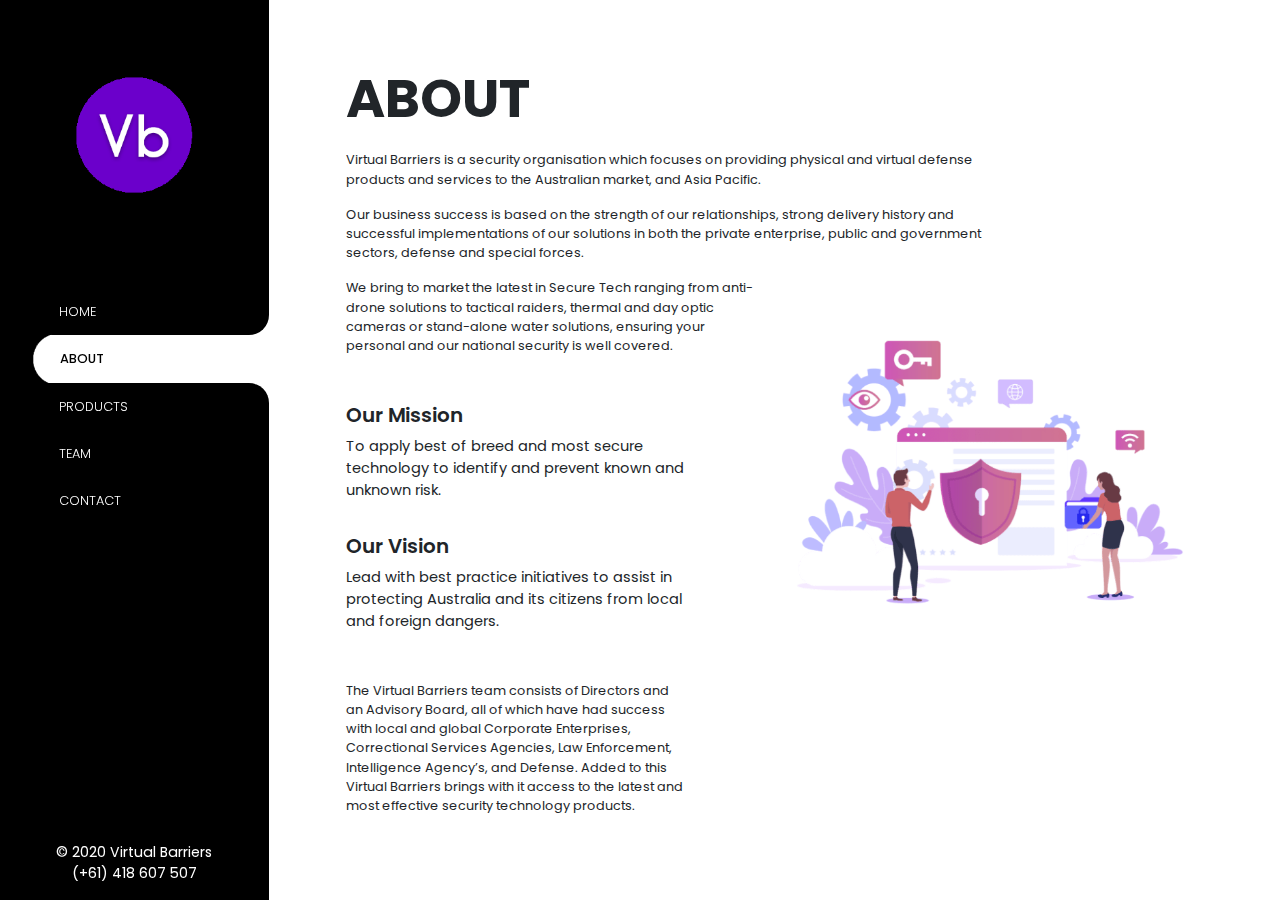
==== commit 398d1fa7: "updates and fixes" ====
--- a/about.html
+++ b/about.html
@@ -103,10 +103,11 @@
           </ul>
         </nav>
         <div class="copyright">
-          <p>© 2020 Virtual Barriers (+61) 418 607 507</p>
+          <p>© 2020 Virtual Barriers<br><a href="tel:+61418607507">(+61) 418 607 507</a></p>
         </div>
       </div>
     </aside>
+    
     <section class="main about">
       <div class="path-container">
         <h1>About</h1>
@@ -134,11 +135,11 @@
      
         <div class="row d-flex justify-content-between">
           <div class="col-md-5 ">
-            <!-- <h2 class="hero-sub-heading">Our Mission</h2>
+            <h2 class="hero-sub-heading">Our Mission</h2>
             <p class="hero-sub-desc">
               To apply best of breed and most secure technology to identify and
               prevent known and unknown risk.
-            </p> -->
+            </p>
             <h2 class="hero-sub-heading">Our Vision</h2>
             <p class="hero-sub-desc">
             Lead with best practice initiatives to assist in protecting Australia and its citizens
--- a/css/main.css
+++ b/css/main.css
@@ -123,8 +123,8 @@
   left: 0;
   right: 0;
   position: absolute;
-  bottom: -50vh;
-  height: 50vh;
+  bottom: -60vh;
+  height: 60vh;
 }
 .sidebar nav ul {
   list-style: none;
@@ -187,7 +187,7 @@
   padding-left: 90px;
 }
 .sidebar .copyright {
-  font-size: 14px;
+  font-size: 16px;
   color: #fff;
   text-align: center;
   position: absolute;
@@ -195,6 +195,10 @@
   right: 0;
   bottom: 0;
   padding: 0px 20px;
+}
+.sidebar .copyright a {
+  color: #fff;
+  text-decoration: none;
 }
 
 .main {
@@ -259,7 +263,7 @@
   color: #fff;
   background: url("../assets/Image 7@2x.jpg") no-repeat;
   background-size: cover;
-  height: 55vw;
+  height: 100vh;
 }
 .home-section1:after {
   bottom: -1px;
@@ -394,7 +398,7 @@
 }
 
 .main.products-page {
-  background: #f5f5f5;
+  background: #fff;
   min-height: 100vh;
   padding-top: 70px;
   padding-bottom: 70px;
@@ -575,7 +579,7 @@
 }
 .top-features .top-features-subsec h4 {
   font-size: 24px;
-  color: #9F6CE3;
+  color: #9f6ce3;
   line-height: 35px;
 }
 .top-features .top-features-subsec .subsec-desc {
@@ -836,7 +840,7 @@
   }
 
   .sidebar .copyright {
-    font-size: 0.7vw;
+    font-size: 1.1vw;
   }
 
   .bottom-background:after {
